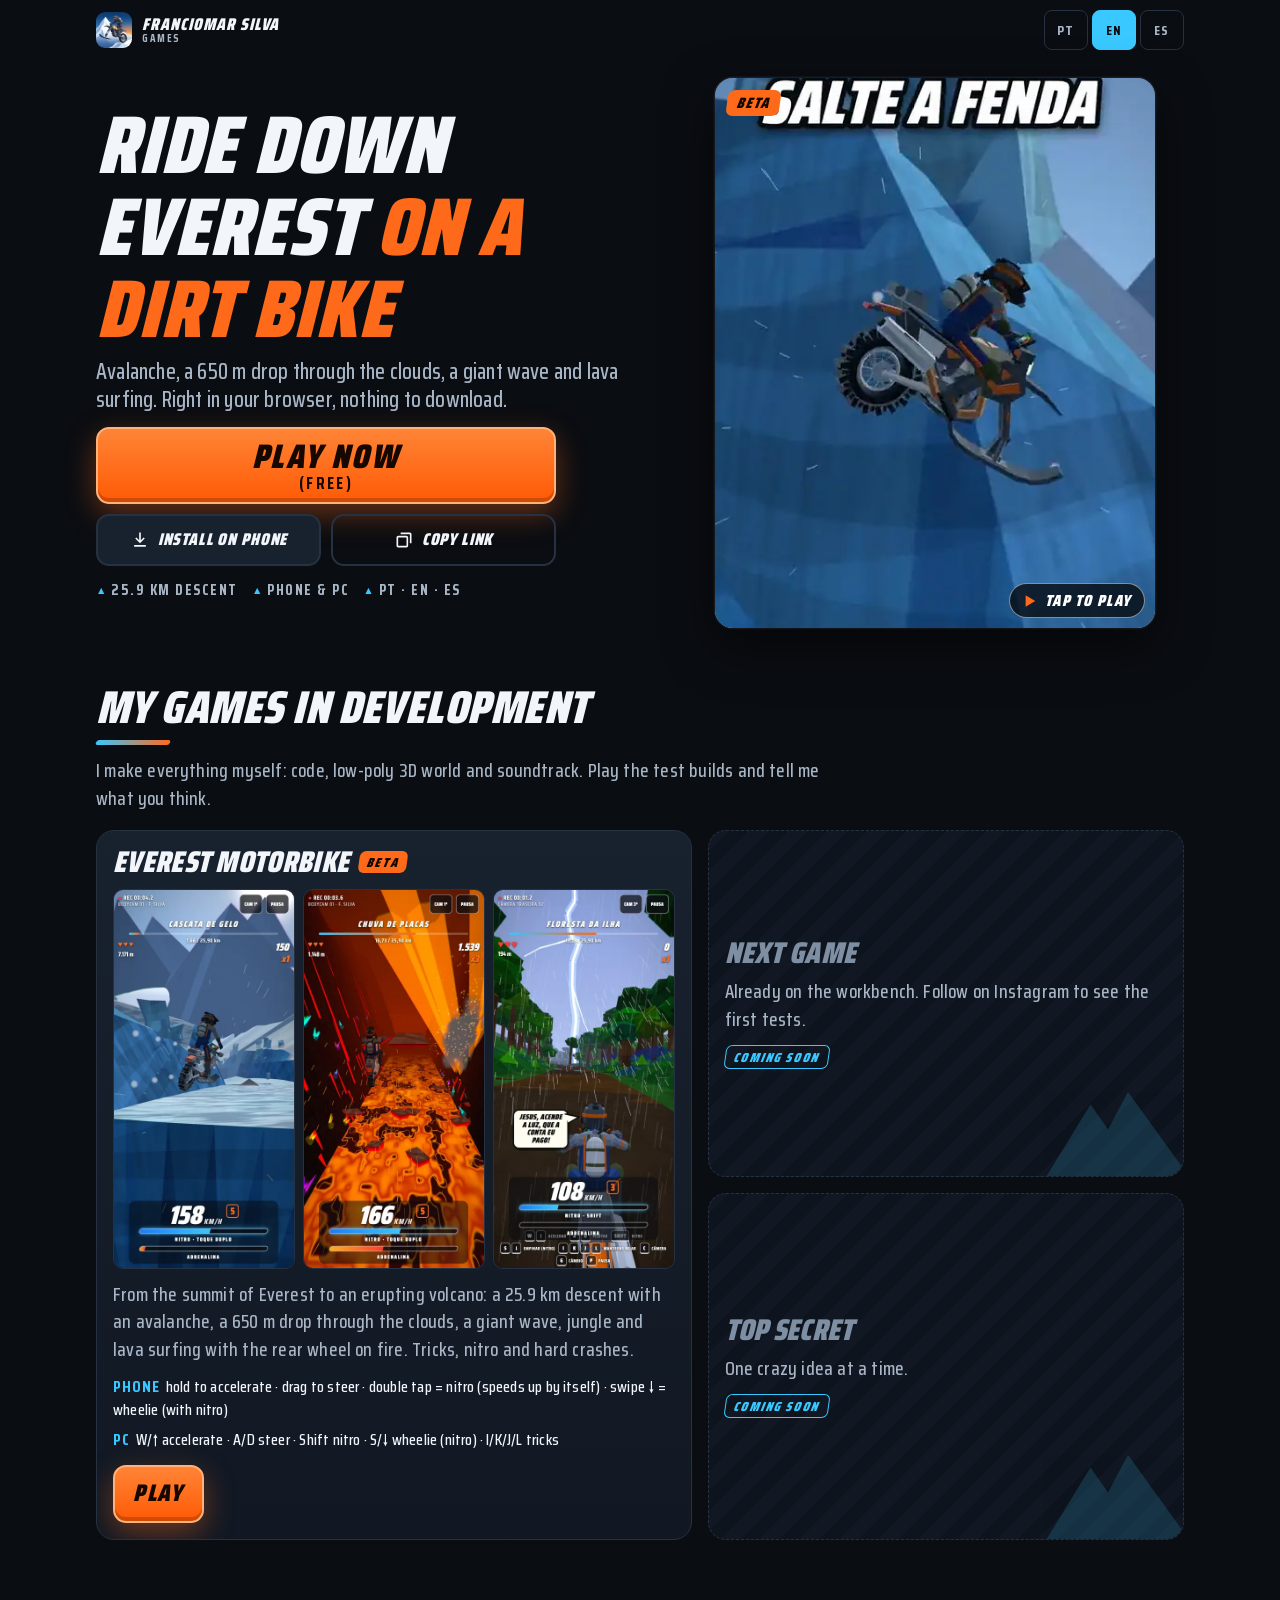
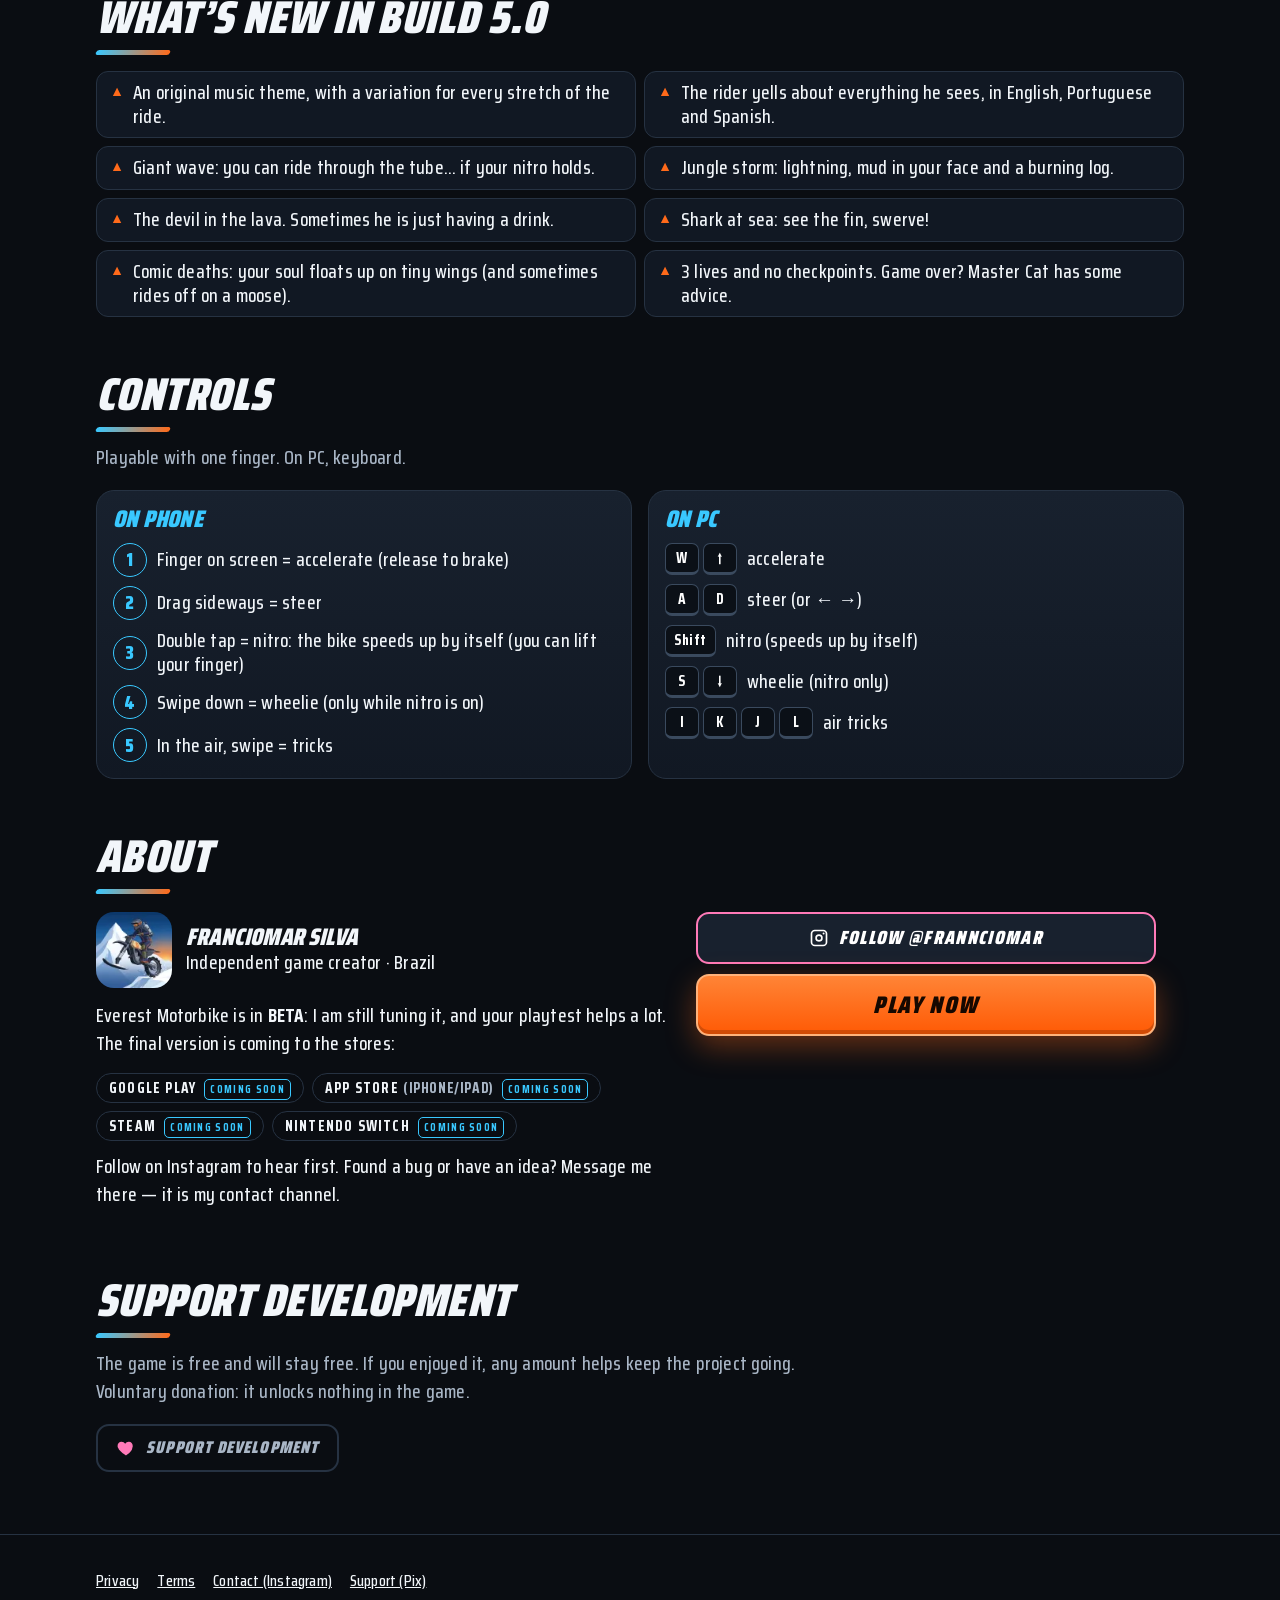
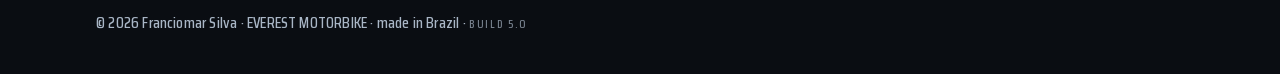
==== index.html @ 0eb244b7 "Landing build 5.0: controles novos, novidades, nome Everest Motorbike, URL do jogo atualizada Co-Aut" ====
<!DOCTYPE html>
<html lang="pt-BR">
<head>
<meta name="google-adsense-account" content="ca-pub-7425771310158061">
<meta charset="utf-8">
<meta name="viewport" content="width=device-width,initial-scale=1,viewport-fit=cover">
<title>Everest Motorbike — jogue grátis no navegador | By Franciomar Silva</title>
<meta name="description" content="Desça o Everest de moto: avalanche, queda de 650 m, onda gigante e surfe na lava. Jogo BETA grátis, direto no navegador (celular ou PC). By Franciomar Silva.">
<meta name="theme-color" content="#0a0d12">
<meta name="color-scheme" content="dark">
<link rel="canonical" href="https://frannciomar.github.io/">
<link rel="alternate" hreflang="pt" href="https://frannciomar.github.io/?lang=pt">
<link rel="alternate" hreflang="en" href="https://frannciomar.github.io/?lang=en">
<link rel="alternate" hreflang="es" href="https://frannciomar.github.io/?lang=es">
<link rel="alternate" hreflang="x-default" href="https://frannciomar.github.io/">
<meta property="og:type" content="website">
<meta property="og:site_name" content="Franciomar Silva — Games">
<meta property="og:title" content="Everest Motorbike — desça o Everest de moto">
<meta property="og:description" content="Avalanche, queda de 650 m, onda gigante e surfe na lava. Jogue grátis no navegador, no celular ou no PC.">
<meta property="og:url" content="https://frannciomar.github.io/">
<meta property="og:image" content="https://frannciomar.github.io/assets/img/og-1200x630.jpg">
<meta property="og:image:width" content="1200">
<meta property="og:image:height" content="630">
<meta property="og:image:alt" content="Logotipo Everest Motorbike sobre cenas do jogo">
<meta property="og:image" content="https://frannciomar.github.io/assets/img/og-1080x1350.jpg">
<meta property="og:image:width" content="1080">
<meta property="og:image:height" content="1350">
<meta property="og:locale" content="pt_BR">
<meta property="og:locale:alternate" content="en_US">
<meta property="og:locale:alternate" content="es_ES">
<meta name="twitter:card" content="summary_large_image">
<meta name="twitter:title" content="Everest Motorbike — desça o Everest de moto">
<meta name="twitter:description" content="Jogo BETA grátis no navegador: avalanche, queda de 650 m e surfe na lava.">
<meta name="twitter:image" content="https://frannciomar.github.io/assets/img/og-1200x630.jpg">
<link rel="icon" type="image/png" sizes="48x48" href="assets/img/favicon-48.png">
<link rel="icon" type="image/png" sizes="192x192" href="assets/img/icon-192.png">
<link rel="apple-touch-icon" href="assets/img/apple-touch-icon.png">
<link rel="manifest" href="site.webmanifest">
<!-- AdSense: para o Google confirmar que o site é seu, tire os sinais de comentário e ponha o seu ID (ver LEIA-ME.md)
<meta name="google-adsense-account" content="ca-pub-0000000000000000">
-->
<link rel="preload" as="font" type="font/woff2" href="assets/fonts/saira-condensed-900.woff2" crossorigin>
<link rel="preload" as="image" type="image/webp" href="assets/img/hero-poster.webp" fetchpriority="high">
<link rel="stylesheet" href="assets/site.css">
<script>/* Consent Mode v2: tudo NEGADO até a pessoa escolher (vale mesmo com anúncios desligados) */
window.dataLayer=window.dataLayer||[];function gtag(){dataLayer.push(arguments)}
gtag('consent','default',{ad_storage:'denied',ad_user_data:'denied',ad_personalization:'denied',analytics_storage:'denied',wait_for_update:500});
document.documentElement.className='js';</script>
<script type="application/ld+json">{"@context":"https://schema.org","@type":"VideoGame","name":"Everest Motorbike","url":"https://frannciomar.github.io/everest-motorbike/","image":"https://frannciomar.github.io/assets/img/og-1200x630.jpg","description":"Desça o Everest de moto: avalanche, queda de 650 m, onda gigante e surfe na lava. Jogo BETA grátis no navegador.","author":{"@type":"Person","name":"Franciomar Silva","url":"https://instagram.com/frannciomar"},"gamePlatform":["Web browser","Android","PC"],"applicationCategory":"Game","operatingSystem":"Any","inLanguage":["pt-BR","en","es"],"offers":{"@type":"Offer","price":"0","priceCurrency":"BRL"}}</script>
</head>
<body>
<a class="skip" href="#jogos" data-i="skip">Pular para os jogos</a>

<header class="top">
  <a class="brand" href="./" aria-label="Franciomar Silva — Games">
    <img src="assets/img/icon-96.webp" width="36" height="36" alt="">
    <span>Franciomar Silva<small>GAMES</small></span>
  </a>
  <div class="langs" role="group" aria-label="Idioma / Language / Idioma">
    <button type="button" data-lang-btn="pt" aria-pressed="true" aria-label="Português">PT</button>
    <button type="button" data-lang-btn="en" aria-pressed="false" aria-label="English">EN</button>
    <button type="button" data-lang-btn="es" aria-pressed="false" aria-label="Español">ES</button>
  </div>
</header>

<div class="igbar" id="igbar" role="status">
  <span data-i="ig.msg">Você está no navegador do <b>Instagram</b>. Para jogar melhor e instalar, toque em <b>⋯</b> (canto superior) e escolha <b>“Abrir no navegador”</b>.</span>
  <div class="row">
    <a class="btn" id="igOpen" hidden data-i="ig.open" href="#">Abrir no Chrome</a>
    <button class="btn ghost" type="button" data-copy data-i="copy">Copiar link</button>
  </div>
</div>

<main>
<div class="wrap hero">
  <a class="media" id="media" data-game href="https://frannciomar.github.io/everest-motorbike/" aria-label="Jogar Everest Motorbike agora" data-i-aria="hero.aria">
    <img id="poster" src="assets/img/hero-poster.webp" width="720" height="900" alt="Piloto de moto descendo o Everest na neve com nitro, cena do jogo Everest Motorbike" data-i-alt="hero.alt" fetchpriority="high" decoding="async">
    <span class="badge">BETA</span>
    <span class="tap"><svg viewBox="0 0 16 16" aria-hidden="true"><path d="M3 1.5v13l11-6.5z"/></svg><span data-i="hero.tap">Toque para jogar</span></span>
  </a>
  <div class="copy">
    <h1 data-i="hero.h1">Desça o Everest <em>de moto</em></h1>
    <p class="sub" data-i="hero.sub">Avalanche, queda de 650 m pelas nuvens, onda gigante e surfe na lava. Direto no navegador, sem baixar nada.</p>
    <div class="cta">
      <a class="btn play" data-game href="https://frannciomar.github.io/everest-motorbike/"><span><span data-i="cta.play">Jogar agora</span><small data-i="cta.free">(GRÁTIS)</small></span></a>
      <div class="two">
        <button class="btn" type="button" id="bInstall"><svg viewBox="0 0 24 24" aria-hidden="true"><path d="M11 3h2v9.2l3.3-3.3 1.4 1.4L12 16l-5.7-5.7 1.4-1.4L11 12.2zM5 18h14v2H5z"/></svg><span data-i="cta.install">Instalar no celular</span></button>
        <button class="btn ghost" type="button" data-copy><svg viewBox="0 0 24 24" aria-hidden="true"><path d="M8 3h11a2 2 0 0 1 2 2v11h-2V5H8zM5 7h10a2 2 0 0 1 2 2v10a2 2 0 0 1-2 2H5a2 2 0 0 1-2-2V9a2 2 0 0 1 2-2zm0 2v10h10V9z"/></svg><span data-i="copy">Copiar link</span></button>
      </div>
    </div>
    <ul class="facts">
      <li data-i="f.km">25,9 km de descida</li>
      <li data-i="f.dev">Celular e PC</li>
      <li data-i="f.lang">PT · EN · ES</li>
    </ul>
  </div>
</div>

<!-- Publicidade 1 (só aparece com ADS_ENABLED=true; longe dos botões de Jogar/Instalar) -->
<aside class="ad" id="adTop" aria-label="Publicidade"><span class="lbl" data-i="ad">Publicidade</span><div class="box"></div></aside>

<section class="wrap sec" id="jogos">
  <h2 data-i="games.h">Meus games em desenvolvimento</h2>
  <p class="lead" data-i="games.lead">Faço tudo sozinho: código, mundo 3D low poly e trilha sonora. Jogue as versões de teste e me conte o que achou.</p>
  <div class="cards" id="cards">
    <noscript><div class="card"><h3>Everest Motorbike <span class="pill">BETA</span></h3><p>Desça o Everest de moto. <a href="https://frannciomar.github.io/everest-motorbike/">Jogar agora</a></p></div></noscript>
  </div>
</section>

<section class="wrap sec" id="novidades">
  <h2 data-i="nv.h">Novidades da build 5.0</h2>
  <ul class="news">
    <li data-i="nv.1">Tema musical original, com uma variação para cada trecho da descida.</li>
    <li data-i="nv.2">O piloto grita tudo o que vê, em português, inglês e espanhol.</li>
    <li data-i="nv.3">Onda gigante: dá para atravessar o tubo… se o nitro deixar.</li>
    <li data-i="nv.4">Tempestade na floresta: raio, lama na cara e tronco em chamas.</li>
    <li data-i="nv.5">Satanás na lava. Às vezes ele só está bebendo água.</li>
    <li data-i="nv.6">Tubarão no mar: viu a nadadeira, desvia!</li>
    <li data-i="nv.7">Mortes cômicas: a alma sobe de asinhas (e às vezes vai embora montada num alce).</li>
    <li data-i="nv.8">3 vidas e nenhum checkpoint. Perdeu? O Mestre Gato tem um conselho.</li>
  </ul>
</section>

<section class="wrap sec" id="controles">
  <h2 data-i="ctrl.h">Controles</h2>
  <p class="lead" data-i="ctrl.lead">Dá para jogar com um dedo só. No PC, teclado.</p>
  <div class="ctrl">
    <div class="card">
      <h3 data-i="ctrl.touch">No celular</h3>
      <ul class="keys">
        <li><i aria-hidden="true">1</i><span data-i="t.hold">Dedo na tela = acelera (soltou, freia)</span></li>
        <li><i aria-hidden="true">2</i><span data-i="t.drag">Arraste para os lados = pilota</span></li>
        <li><i aria-hidden="true">3</i><span data-i="t.nitro">Toque duplo = nitro: a moto acelera sozinha (pode soltar o dedo)</span></li>
        <li><i aria-hidden="true">4</i><span data-i="t.wheelie">Deslize para baixo = empinar (só com nitro ativo)</span></li>
        <li><i aria-hidden="true">5</i><span data-i="t.trick">No ar, deslize o dedo = manobras</span></li>
      </ul>
    </div>
    <div class="card">
      <h3 data-i="ctrl.pc">No PC</h3>
      <ul class="keys">
        <li><span class="k"><kbd>W</kbd><kbd>↑</kbd></span><span data-i="k.acc">acelera</span></li>
        <li><span class="k"><kbd>A</kbd><kbd>D</kbd></span><span data-i="k.steer">pilota (ou ← →)</span></li>
        <li><span class="k"><kbd>Shift</kbd></span><span data-i="k.nitro">nitro (acelera sozinho)</span></li>
        <li><span class="k"><kbd>S</kbd><kbd>↓</kbd></span><span data-i="k.wheelie">empinar (só com nitro)</span></li>
        <li><span class="k"><kbd>I</kbd><kbd>K</kbd><kbd>J</kbd><kbd>L</kbd></span><span data-i="k.trick">manobras no ar</span></li>
      </ul>
    </div>
  </div>
</section>

<section class="wrap sec" id="sobre">
  <h2 data-i="about.h">Sobre</h2>
  <div class="about" style="margin-top:18px">
    <div>
      <div class="who"><img src="assets/img/icon-96.webp" width="76" height="76" alt="" loading="lazy"><div><b>Franciomar Silva</b><span data-i="about.role">Criador de jogos independente · Brasil</span></div></div>
      <p style="margin-top:14px" data-i="about.p1">O Everest Motorbike está em <strong>BETA</strong>: ainda estou ajustando, e o seu teste ajuda muito. A versão final vai sair nas lojas:</p>
      <ul class="stores" id="stores" aria-label="Lojas (em breve)" data-i-aria="st.aria"><li>Google Play <small data-i="st.soon">em breve</small></li><li>App Store <span>(iPhone/iPad)</span> <small data-i="st.soon">em breve</small></li><li>Steam <small data-i="st.soon">em breve</small></li><li>Nintendo Switch <small data-i="st.soon">em breve</small></li></ul>
      <p data-i="about.p2">Siga no Instagram para saber primeiro. Achou um bug ou tem uma ideia? Me chame por lá — é o meu canal de contato.</p>
    </div>
    <div class="cta">
      <a class="btn ig" data-ig href="https://instagram.com/frannciomar" target="_blank" rel="noopener"><svg viewBox="0 0 24 24" aria-hidden="true"><path d="M7 2h10a5 5 0 0 1 5 5v10a5 5 0 0 1-5 5H7a5 5 0 0 1-5-5V7a5 5 0 0 1 5-5zm0 2a3 3 0 0 0-3 3v10a3 3 0 0 0 3 3h10a3 3 0 0 0 3-3V7a3 3 0 0 0-3-3zm5 3.5A4.5 4.5 0 1 1 7.5 12 4.5 4.5 0 0 1 12 7.5zm0 2a2.5 2.5 0 1 0 2.5 2.5A2.5 2.5 0 0 0 12 9.5zm5.5-4.2a1.2 1.2 0 1 1-1.2 1.2 1.2 1.2 0 0 1 1.200-1.2z"/></svg><span><span data-i="about.follow">Seguir</span> @frannciomar</span></a>
      <a class="btn play" data-game href="https://frannciomar.github.io/everest-motorbike/" style="min-height:62px;font-size:24px"><span data-i="cta.play">Jogar agora</span></a>
    </div>
  </div>
</section>
<!-- Doação por Pix (dados em config.js > PIX). Fica longe dos botões Jogar/Instalar de propósito. -->
<section class="wrap sec" id="apoiar" hidden>
  <h2 data-i="pix.h">Apoie o desenvolvimento</h2>
  <p class="lead" data-i="pix.lead">O jogo é grátis e vai continuar assim. Se curtiu, qualquer valor ajuda a manter o projeto. Doação voluntária: não dá direito a nada no jogo.</p>
  <button class="btn ghost support" type="button" id="bPix" aria-haspopup="dialog"><svg viewBox="0 0 24 24" aria-hidden="true"><path d="M12 21s-7.500-4.600-9.600-9.200C.900 8.300 3 4.500 6.600 4.500c2 0 3.400 1 4.400 2.400 1-1.400 2.400-2.400 4.400-2.400 3.600 0 5.700 3.800 4.200 7.300C19.500 16.400 12 21 12 21z"/></svg><span data-i="pix.btn">Apoiar o desenvolvimento</span></button>
</section>
</main>

<!-- Publicidade 2 (rodapé) -->
<aside class="ad" id="adFoot" aria-label="Publicidade"><span class="lbl" data-i="ad">Publicidade</span><div class="box"></div></aside>

<footer>
  <div class="wrap">
    <nav aria-label="Rodapé">
      <a href="privacidade.html" data-i="ft.priv">Privacidade</a>
      <a href="termos.html" data-i="ft.terms">Termos</a>
      <a data-ig href="https://instagram.com/frannciomar" target="_blank" rel="noopener" data-i="ft.contact">Contato (Instagram)</a>
      <a href="#apoiar" id="pixLink" hidden data-i="ft.pix">Apoiar (Pix)</a>
      <a href="#" id="consentLink" hidden data-i="ft.cookies">Preferências de anúncios</a>
    </nav>
    <div>© <span id="yr">2026</span> Franciomar Silva · EVEREST MOTORBIKE · <span data-i="ft.made">feito no Brasil</span> · <span class="build" title="Versão do jogo">BUILD 5.0</span></div>
  </div>
</footer>

<dialog id="dlg" aria-labelledby="dlgT">
  <h2 id="dlgT"></h2>
  <ol class="steps" id="dlgS"></ol>
  <div class="cta">
    <a class="btn play" id="dlgGo" data-game href="https://frannciomar.github.io/everest-motorbike/" style="min-height:56px;font-size:22px"></a>
    <button class="btn ghost" type="button" id="dlgX" data-i="close">Fechar</button>
  </div>
</dialog>
<dialog id="pix" aria-labelledby="pixT">
  <h2 id="pixT" data-i="pix.t">Apoiar com Pix</h2>
  <p data-i="pix.txt">O jogo é grátis. Se curtiu, qualquer valor ajuda — doação voluntária, não dá direito a nada.</p>
  <p class="note" id="pixBr" data-i="pix.br" hidden></p>
  <div class="qr" id="pixQr" aria-live="polite"></div>
  <p class="who2"><span data-i="pix.to">Recebedor</span>: <b id="pixName"></b><span id="pixBank"></span><br><span data-i="pix.how">No app do seu banco: Pix → Ler QR Code, ou Pix Copia e Cola. Você escolhe o valor e confere o nome antes de confirmar.</span></p>
  <div class="cta">
    <button class="btn" type="button" id="pixCopy"><span data-i="pix.copy">Copiar Pix copia e cola</span></button>
    <button class="btn ghost" type="button" id="pixKey"><span data-i="pix.key">Copiar chave aleatória</span></button>
    <code class="key" id="pixKeyTxt"></code>
    <button class="btn ghost" type="button" id="pixX" data-i="close">Fechar</button>
  </div>
  <span class="sr" id="pixSay" role="status" aria-live="polite"></span>
</dialog>
<div class="toast" id="toast" role="status" aria-live="polite"></div>

<script src="config.js"></script>
<script src="ads-config.js"></script>
<script src="games.js"></script>
<script src="assets/app.js"></script>
</body>
</html>
---- assets/site.css ----
/* EVEREST MOTORBIKE — landing. Cores e fonte iguais às do jogo. */
@font-face{font-family:"Saira Condensed";font-weight:500;font-style:normal;font-display:swap;src:url(fonts/saira-condensed-500.woff2) format("woff2")}
@font-face{font-family:"Saira Condensed";font-weight:700;font-style:normal;font-display:swap;src:url(fonts/saira-condensed-700.woff2) format("woff2")}
@font-face{font-family:"Saira Condensed";font-weight:900;font-style:normal;font-display:swap;src:url(fonts/saira-condensed-900.woff2) format("woff2")}
:root{--or:#ff6a1a;--or2:#ff8a3d;--cy:#39c8ff;--ink:#0a0d12;--ink2:#111823;--ink3:#18212e;--line:#263242;--tx:#f2f6fa;--mut:#a9b6c6;--f:"Saira Condensed","Arial Narrow","Helvetica Neue",Impact,sans-serif;--w:1120px}
*{box-sizing:border-box}
html{-webkit-text-size-adjust:100%;scroll-behavior:smooth}
body{margin:0;background:var(--ink);color:var(--tx);font:500 18px/1.45 var(--f);letter-spacing:.01em;overflow-x:hidden}
img,video,svg{display:block;max-width:100%}
a{color:var(--cy)}
h1,h2,h3{font-weight:900;font-style:italic;text-transform:uppercase;line-height:1;margin:0;letter-spacing:.01em}
p{margin:0 0 .8em}
.wrap{max-width:var(--w);margin:0 auto;padding:0 16px}
.sr{position:absolute;width:1px;height:1px;overflow:hidden;clip:rect(0 0 0 0);white-space:nowrap}
:focus-visible{outline:3px solid var(--cy);outline-offset:3px;border-radius:6px}
.skip{position:absolute;left:8px;top:-60px;background:#fff;color:#000;padding:8px 12px;border-radius:8px;z-index:50;font-weight:700}
.skip:focus{top:8px}

/* topo */
.top{display:flex;align-items:center;justify-content:space-between;gap:10px;padding:10px 16px;max-width:var(--w);margin:0 auto}
.brand{display:flex;align-items:center;gap:10px;color:var(--tx);text-decoration:none;font-weight:900;font-style:italic;text-transform:uppercase;font-size:17px;letter-spacing:.06em;line-height:1}
.brand img{width:36px;height:36px;border-radius:9px}
.brand small{display:block;font-weight:700;font-style:normal;font-size:11px;letter-spacing:.14em;color:var(--mut)}
.langs{display:flex;gap:4px}
.langs button{font:700 14px var(--f);letter-spacing:.08em;color:var(--mut);background:transparent;border:1.5px solid var(--line);border-radius:8px;min-width:44px;min-height:40px;cursor:pointer}
.langs button[aria-pressed=true]{color:#0a0d12;background:var(--cy);border-color:var(--cy)}

/* aviso do navegador do Instagram */
.igbar{display:none;margin:0 16px 10px;padding:12px 14px;border-radius:12px;background:#1b2a3d;border:1.5px solid var(--cy);font-size:17px;line-height:1.3}
.igbar b{color:var(--cy)}
.igbar .row{display:flex;flex-wrap:wrap;gap:8px;margin-top:10px}
.ig .igbar{display:block}

/* hero */
.hero{display:grid;gap:12px;padding-bottom:8px}
.media{position:relative;display:block;margin:0 auto;width:min(100%,calc(47svh * .8),460px);aspect-ratio:4/5;border-radius:18px;overflow:hidden;background:#101826 center/cover no-repeat;box-shadow:0 18px 50px rgba(0,0,0,.55),0 0 0 1.5px rgba(255,255,255,.08);isolation:isolate}
.media img,.media video{position:absolute;inset:0;width:100%;height:100%;object-fit:cover}
.media video{opacity:0;transition:opacity .5s}
.media.playing video{opacity:1}
.media .slide{opacity:0;transition:opacity 1.2s ease}
.media .slide.on{opacity:1}
.media.kb .slide.on{animation:kb 7s ease-out both}
@keyframes kb{from{transform:scale(1.02)}to{transform:scale(1.14) translate(-1.5%,-1.5%)}}
.badge{position:absolute;z-index:3;left:12px;top:12px;background:var(--or);color:#140700;font:900 italic 15px/1 var(--f);letter-spacing:.12em;padding:6px 10px 5px;border-radius:7px;transform:skewX(-8deg)}
.tap{position:absolute;z-index:3;right:10px;bottom:10px;display:flex;align-items:center;gap:8px;background:rgba(6,9,14,.78);color:#fff;font:900 italic 16px/1 var(--f);letter-spacing:.08em;text-transform:uppercase;padding:9px 13px 8px;border-radius:999px;border:1.5px solid rgba(255,255,255,.5)}
.tap svg{width:14px;height:14px;fill:var(--or)}
.copy h1{font-size:clamp(34px,10vw,72px)}
.copy h1 em{color:var(--or);font-style:inherit}
.copy .sub{color:var(--mut);font-size:18px;line-height:1.3;margin:8px 0 12px;max-width:34em}
.cta{display:grid;gap:10px}
.btn{display:inline-flex;align-items:center;justify-content:center;gap:10px;min-height:52px;padding:10px 18px;border-radius:13px;border:2px solid var(--line);background:var(--ink3);color:var(--tx);font:900 italic 19px/1.05 var(--f);letter-spacing:.07em;text-transform:uppercase;text-decoration:none;cursor:pointer;text-align:center}
.btn svg{width:20px;height:20px;flex:none;fill:currentColor}
.btn:hover{border-color:var(--cy)}
.btn.play{min-height:68px;font-size:clamp(26px,7.6vw,34px);background:linear-gradient(180deg,#ff8436,#ff5a05);border-color:#ffb27a;color:#160800;box-shadow:0 10px 30px rgba(255,106,26,.38),inset 0 -4px 0 rgba(0,0,0,.18)}
.btn.play small{display:block;font-size:.5em;letter-spacing:.14em;font-style:normal;font-weight:700}
.btn.play:hover{filter:brightness(1.08)}
.btn.play:active{transform:translateY(2px)}
.btn.ghost{background:transparent}
.btn.ig{border-color:#ff7ab8;color:#fff}
.two{display:grid;grid-template-columns:1fr 1fr;gap:10px}
.two .btn{font-size:17px;padding:8px 10px;gap:8px;letter-spacing:.05em}
.facts{display:flex;flex-wrap:wrap;gap:6px 14px;margin:14px 0 0;padding:0;list-style:none;color:var(--mut);font-weight:700;font-size:15px;letter-spacing:.1em;text-transform:uppercase}
.facts li::before{content:"▲ ";color:var(--cy);font-size:.7em;vertical-align:.15em}

/* seções */
section.sec{padding-top:48px;padding-bottom:6px}
.sec h2{font-size:clamp(30px,8vw,46px)}
.sec h2::after{content:"";display:block;width:74px;height:5px;margin-top:10px;background:linear-gradient(90deg,var(--cy),var(--or));border-radius:3px;transform:skewX(-20deg)}
.lead{color:var(--mut);margin:12px 0 18px;max-width:40em}
.cards{display:grid;gap:16px}
.card{background:linear-gradient(180deg,var(--ink3),var(--ink2));border:1.5px solid var(--line);border-radius:18px;padding:16px;position:relative;overflow:hidden}
.card h3{font-size:30px;display:flex;flex-wrap:wrap;align-items:center;gap:10px}
.pill{display:inline-block;font:900 italic 13px/1 var(--f);letter-spacing:.14em;padding:5px 8px 4px;border-radius:6px;background:var(--or);color:#140700;transform:skewX(-8deg)}
.pill.soon{background:transparent;color:var(--cy);border:1.5px solid var(--cy)}
.card p{color:var(--mut);margin:10px 0 12px}
.shots{display:grid;grid-template-columns:repeat(3,1fr);gap:8px;margin:12px 0}
.shots img{width:100%;height:auto;aspect-ratio:412/860;object-fit:cover;border-radius:10px;border:1.5px solid var(--line);background:#101826}
.mini{display:grid;gap:6px;margin:0 0 14px;padding:0;list-style:none;font-size:16px;color:var(--tx)}
.mini b{color:var(--cy);font-weight:700;letter-spacing:.06em;text-transform:uppercase;margin-right:6px}
.card.ph{min-height:190px;display:grid;align-content:center;justify-items:start;border-style:dashed;background:repeating-linear-gradient(135deg,#111823 0 14px,#0e141d 14px 28px)}
.card.ph h3{color:#7f8fa3}
.card.ph .mtn{position:absolute;right:-10px;bottom:-6px;width:150px;opacity:.16;fill:var(--cy)}

/* controles */
.ctrl{display:grid;gap:16px}
.ctrl .card h3{font-size:24px;color:var(--cy)}
.keys{margin:12px 0 0;padding:0;list-style:none;display:grid;gap:9px}
.keys li{display:flex;align-items:center;gap:10px;flex-wrap:wrap}
.keys span.k{display:flex;gap:4px;flex:none}
.keys li>span:not(.k){flex:1 1 6em;min-width:0;line-height:1.25}
kbd{display:inline-grid;place-items:center;min-width:34px;height:32px;padding:0 8px;border-radius:7px;background:#0b1017;border:1.5px solid #3a4a5e;border-bottom-width:3px;font:700 15px var(--f);color:#fff;letter-spacing:.04em}
.keys i{font-style:normal;display:grid;place-items:center;width:34px;height:34px;border-radius:50%;border:1.5px solid var(--cy);color:var(--cy);font-weight:900;flex:none}

/* sobre */
.about{display:grid;gap:14px}
.about .who{display:flex;gap:14px;align-items:center}
.about .who img{width:76px;height:76px;border-radius:18px;flex:none}
.about .who b{display:block;font:900 italic 24px/1 var(--f);text-transform:uppercase}
.stores{display:flex;flex-wrap:wrap;gap:8px;margin:4px 0 12px;padding:0;list-style:none}
.stores li{border:1.5px solid var(--line);border-radius:999px;padding:6px 12px 5px;font-weight:700;font-size:15px;line-height:1.15;letter-spacing:.08em;text-transform:uppercase;color:var(--tx);white-space:nowrap}
.stores li span{color:var(--mut);letter-spacing:.04em}
.stores li small{margin-left:4px;font-size:11px;letter-spacing:.12em;color:var(--cy);border:1px solid var(--cy);border-radius:5px;padding:1px 5px}

/* publicidade (só aparece quando ligada em ads-config.js) */
.ad{display:none;margin:56px auto 8px;max-width:var(--w);padding:0 16px;text-align:center}
.ad.on{display:block}
.ad .lbl{display:block;font-size:12px;letter-spacing:.2em;text-transform:uppercase;color:#8494a8;margin-bottom:6px}
.ad .box{min-height:100px;max-height:280px;overflow:hidden;border-radius:10px;background:#0e141d}

footer{margin-top:56px;padding:26px 0 40px;border-top:1.5px solid var(--line);color:var(--mut);font-size:16px}
footer nav{display:flex;flex-wrap:wrap;gap:6px 18px;margin-bottom:10px}
footer a{color:var(--tx);display:inline-block;padding:8px 0;min-height:40px}
.news{margin:16px 0 0;padding:0;list-style:none;display:grid;gap:8px}
.news li{position:relative;padding:9px 12px 9px 36px;background:var(--ink2);border:1.5px solid var(--line);border-radius:12px;line-height:1.25}
.news li::before{content:"▲";position:absolute;left:13px;top:11px;color:var(--or);font-size:.75em}
footer .build{font-size:12px;letter-spacing:.14em;opacity:.7;white-space:nowrap}
@media (min-width:700px){.news{grid-template-columns:1fr 1fr}}

/* diálogo de instalação / consentimento / aviso */
dialog{border:1.5px solid var(--line);border-radius:18px;background:var(--ink2);color:var(--tx);padding:20px;width:min(92vw,440px);font:500 18px/1.4 var(--f)}
dialog::backdrop{background:rgba(3,5,8,.78)}
dialog h2{font-size:28px;margin-bottom:12px}
.steps{margin:0 0 16px;padding:0;list-style:none;counter-reset:s;display:grid;gap:12px}
.steps li{counter-increment:s;display:grid;grid-template-columns:36px 1fr;gap:12px;align-items:center}
.steps li::before{content:counter(s);display:grid;place-items:center;width:36px;height:36px;border-radius:50%;background:var(--or);color:#140700;font:900 italic 20px var(--f)}
.steps svg{display:inline-block;width:24px;height:24px;vertical-align:-6px;margin:0 3px;fill:none;stroke:var(--cy);stroke-width:2;stroke-linecap:round;stroke-linejoin:round}
.consent{position:fixed;left:8px;right:8px;bottom:8px;z-index:40;max-width:560px;margin:0 auto;background:#131c29;border:1.5px solid var(--line);border-radius:16px;padding:14px;box-shadow:0 12px 40px rgba(0,0,0,.6);font-size:16px}
.consent p{margin:0 0 10px}
.consent .two .btn{min-height:46px;font-size:17px}
.toast{position:fixed;left:50%;bottom:22px;transform:translateX(-50%);z-index:60;background:#fff;color:#0a0d12;font-weight:700;padding:10px 16px;border-radius:999px;box-shadow:0 8px 30px rgba(0,0,0,.5);opacity:0;pointer-events:none;transition:opacity .25s}
.toast.on{opacity:1}
.btn.support{min-height:48px;font-size:17px;color:var(--mut);border-color:var(--line)}
.btn.support svg{fill:#ff7ab8}
.btn.support:hover{color:var(--tx)}
#pix{max-height:94svh;overflow:auto;width:min(94vw,420px)}
#pix p{margin:0 0 10px;font-size:17px;line-height:1.3}
#pix .note{border:1.5px solid var(--cy);border-radius:10px;padding:8px 10px;color:var(--tx)}
#pix .qr{width:min(100%,232px);aspect-ratio:1;margin:4px auto 10px;background:#fff;border-radius:12px;padding:6px;display:grid;place-items:center;color:#0a0d12;font-size:15px;text-align:center}
#pix .qr svg{width:100%;height:100%}
#pix .who2{color:var(--mut);font-size:16px}
#pix .who2 b{color:var(--tx)}
#pix .btn{min-height:48px;font-size:17px}
#pix .btn.done{border-color:#4fd18b;color:#4fd18b}
#pix .key{display:block;font:500 14px/1.3 ui-monospace,Menlo,Consolas,monospace;color:var(--mut);text-align:center;word-break:break-all;user-select:all;-webkit-user-select:all;padding:2px 0 4px}
[hidden]{display:none!important}

/* páginas de texto */
.doc{max-width:760px;margin:0 auto;padding:8px 16px 30px}
.doc h1{font-size:clamp(34px,9vw,54px);margin:14px 0 6px}
.doc h2{font-size:25px;color:var(--cy);margin:26px 0 8px;font-style:normal}
.doc li{margin-bottom:6px}
.doc .date{color:var(--mut);font-size:16px}
.js [data-lang]{display:none}
.js [data-lang].on{display:block}

@media (min-width:700px){
  .cards{grid-template-columns:1.25fr 1fr}
  .cards .card.game{grid-row:span 2}
  .ctrl{grid-template-columns:1fr 1fr}
  .cta{grid-template-columns:1fr}
  .about{grid-template-columns:1.2fr 1fr;align-items:start}
}
@media (min-width:900px){
  body{font-size:19px}
  .hero{grid-template-columns:1.05fr .95fr;align-items:center;gap:40px;padding-top:18px}
  .hero .media{order:2;width:min(100%,calc(74svh * .8),440px)}
  .copy h1{font-size:clamp(56px,6.4vw,84px)}
  .copy .sub{font-size:22px}
  .cta{max-width:460px}
}
@media (prefers-reduced-motion:reduce){
  html{scroll-behavior:auto}
  .media.kb .slide.on{animation:none}
  .media .slide{transition-duration:.01s}
  *{transition-duration:.01s!important}
}
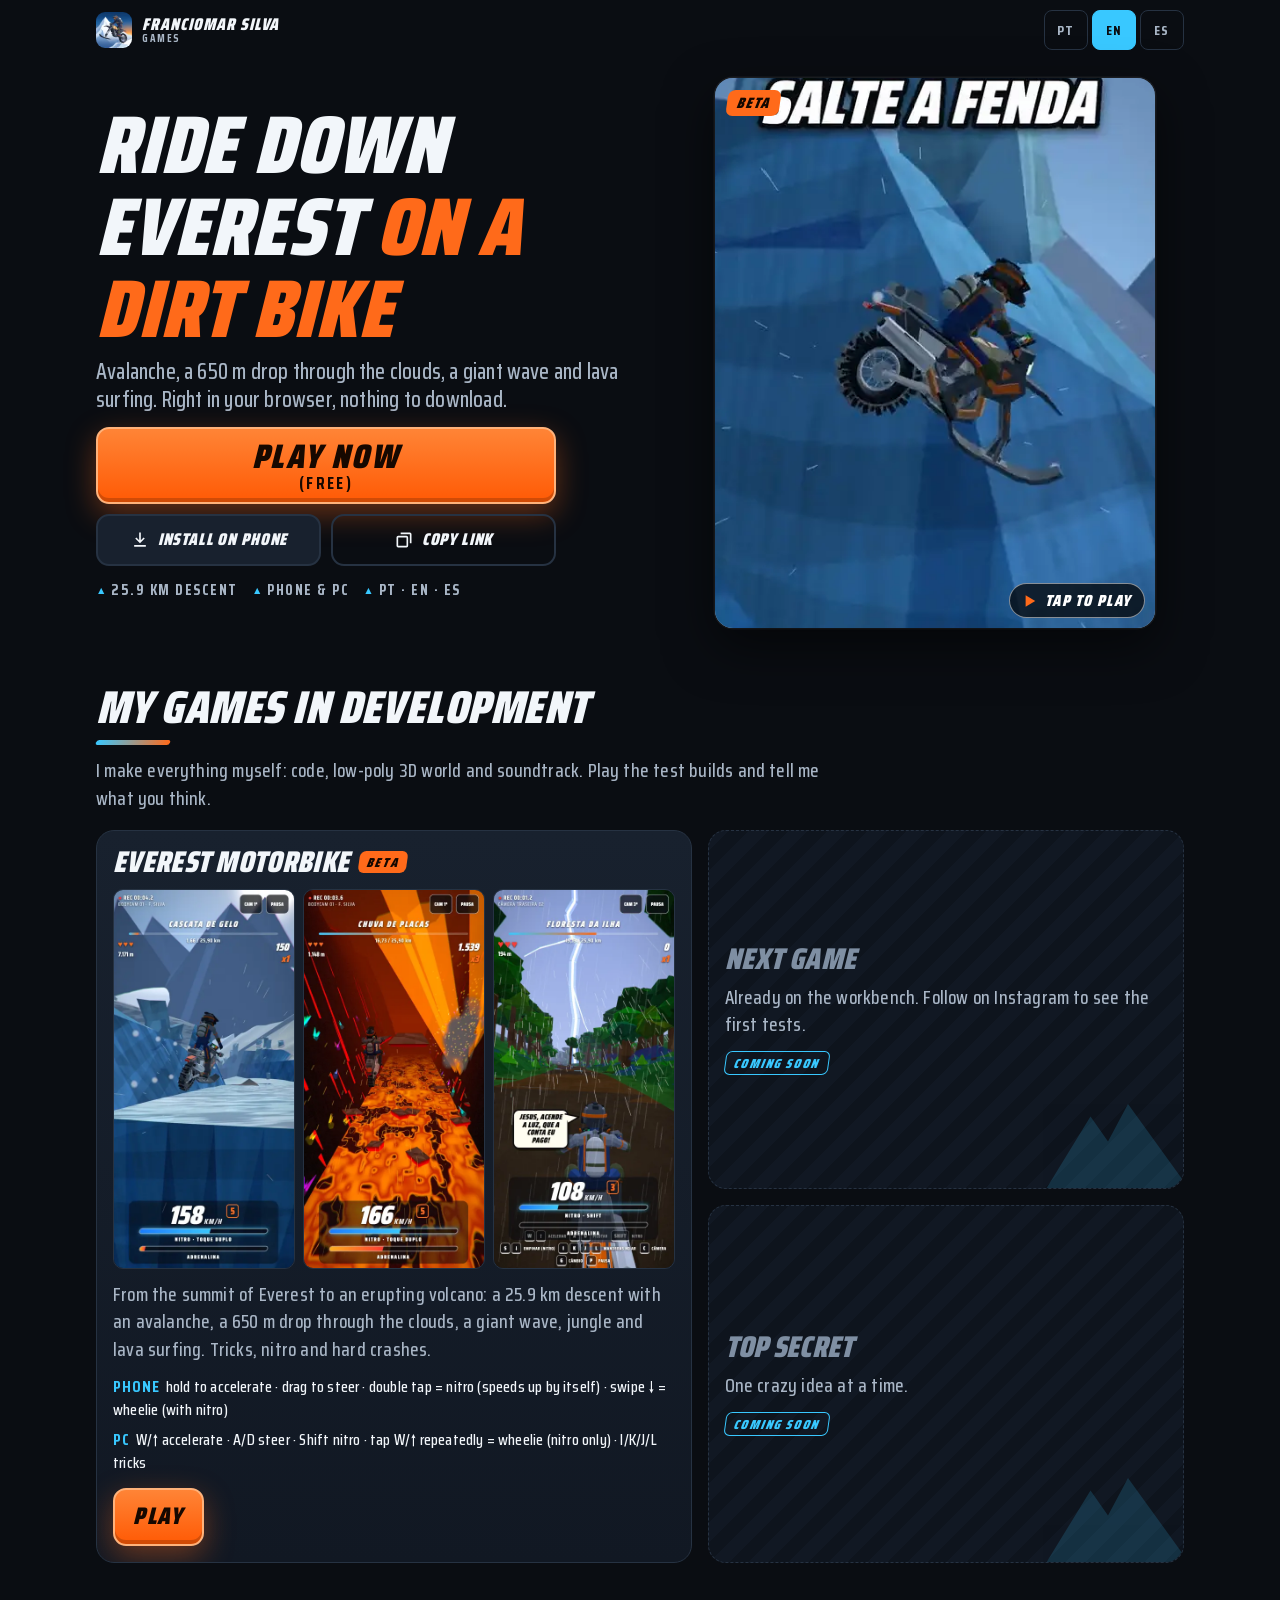
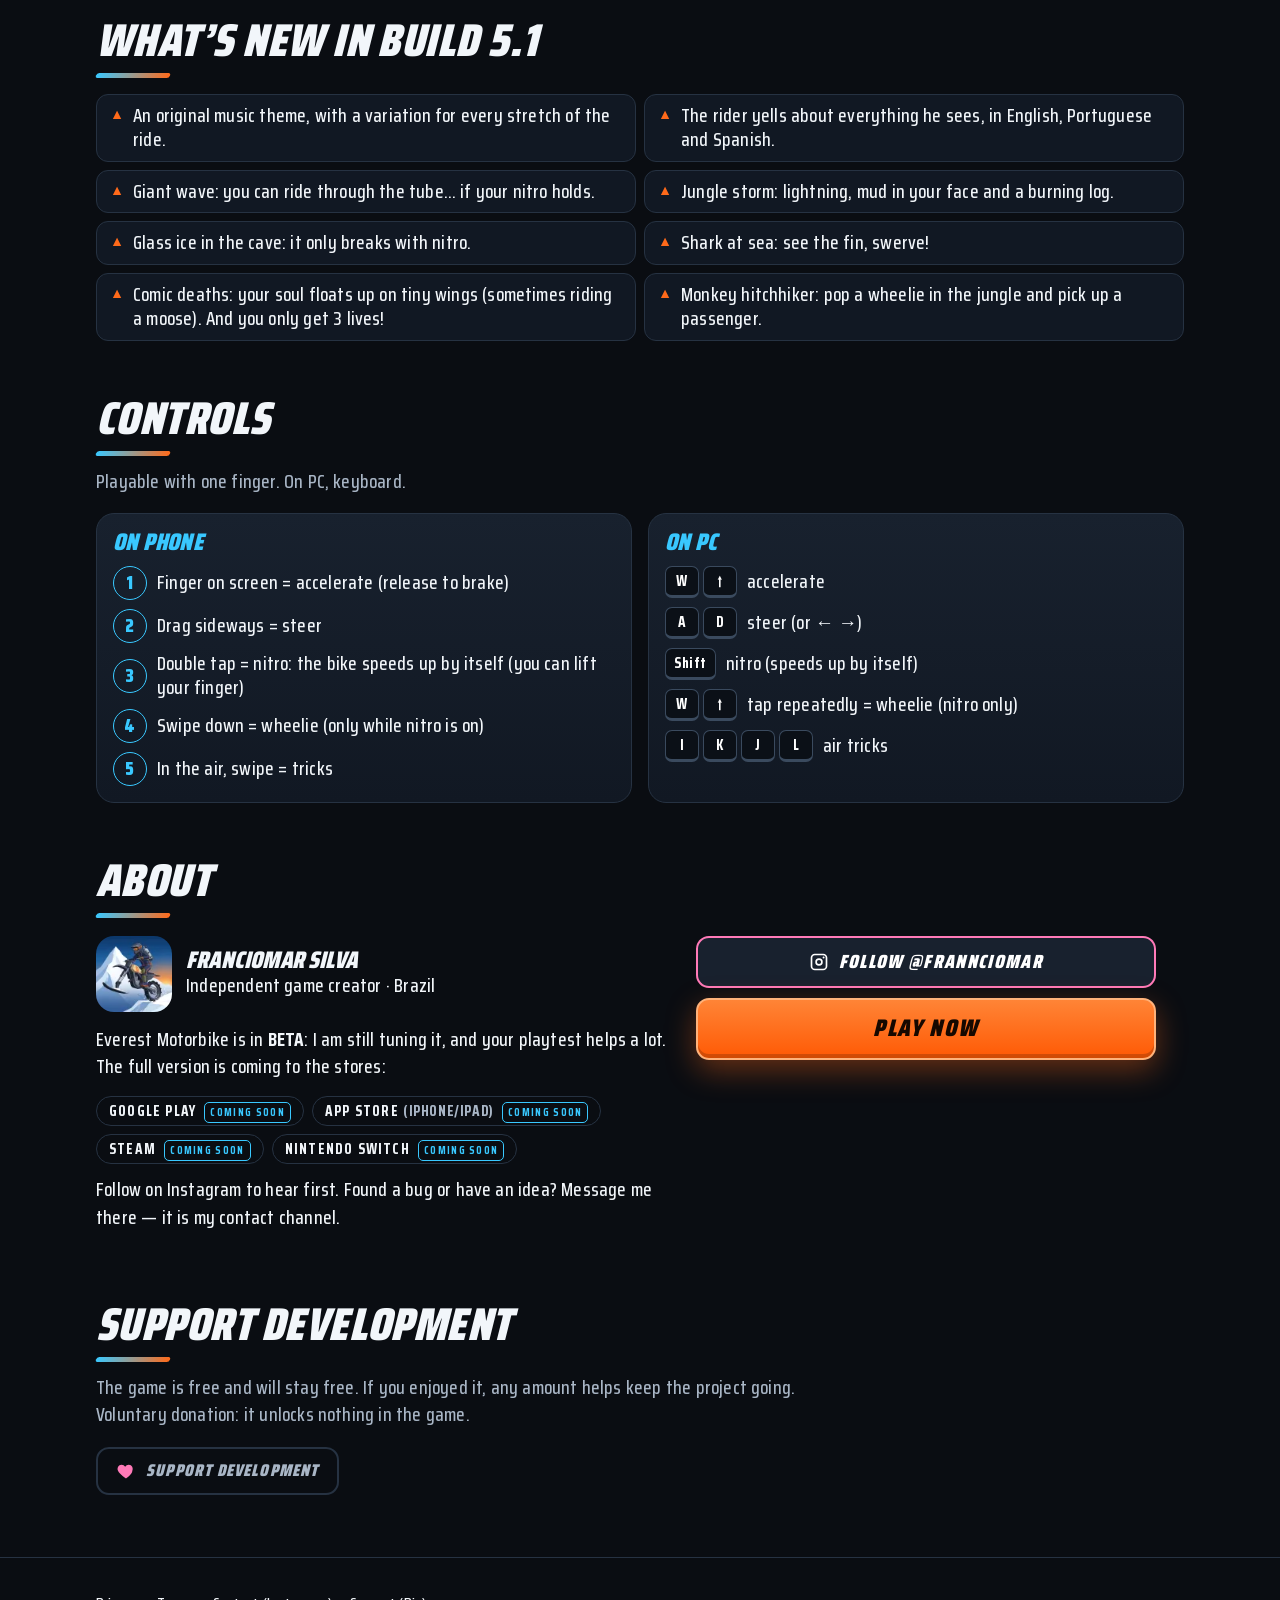
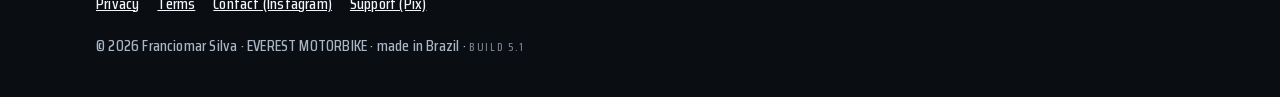
==== commit b87a4f47: "Landing 5.1 sem spoilers Co-Authored-By: Claude Sonnet 5.5 <noreply@anthropic.com>" ====
--- a/index.html
+++ b/index.html
@@ -108,16 +108,16 @@
 </section>
 
 <section class="wrap sec" id="novidades">
-  <h2 data-i="nv.h">Novidades da build 5.0</h2>
+  <h2 data-i="nv.h">Novidades da build 5.1</h2>
   <ul class="news">
     <li data-i="nv.1">Tema musical original, com uma variação para cada trecho da descida.</li>
     <li data-i="nv.2">O piloto grita tudo o que vê, em português, inglês e espanhol.</li>
     <li data-i="nv.3">Onda gigante: dá para atravessar o tubo… se o nitro deixar.</li>
     <li data-i="nv.4">Tempestade na floresta: raio, lama na cara e tronco em chamas.</li>
-    <li data-i="nv.5">Satanás na lava. Às vezes ele só está bebendo água.</li>
+    <li data-i="nv.5">Gelo de vidro na caverna: só quebra com nitro.</li>
     <li data-i="nv.6">Tubarão no mar: viu a nadadeira, desvia!</li>
-    <li data-i="nv.7">Mortes cômicas: a alma sobe de asinhas (e às vezes vai embora montada num alce).</li>
-    <li data-i="nv.8">3 vidas e nenhum checkpoint. Perdeu? O Mestre Gato tem um conselho.</li>
+    <li data-i="nv.7">Mortes cômicas: a alma sobe de asinhas (às vezes montada num alce). E são só 3 vidas!</li>
+    <li data-i="nv.8">Macaco de carona: empine na selva e ganhe um passageiro.</li>
   </ul>
 </section>
 
@@ -141,7 +141,7 @@
         <li><span class="k"><kbd>W</kbd><kbd>↑</kbd></span><span data-i="k.acc">acelera</span></li>
         <li><span class="k"><kbd>A</kbd><kbd>D</kbd></span><span data-i="k.steer">pilota (ou ← →)</span></li>
         <li><span class="k"><kbd>Shift</kbd></span><span data-i="k.nitro">nitro (acelera sozinho)</span></li>
-        <li><span class="k"><kbd>S</kbd><kbd>↓</kbd></span><span data-i="k.wheelie">empinar (só com nitro)</span></li>
+        <li><span class="k"><kbd>W</kbd><kbd>↑</kbd></span><span data-i="k.wheelie">em sequência = empinar (só com nitro)</span></li>
         <li><span class="k"><kbd>I</kbd><kbd>K</kbd><kbd>J</kbd><kbd>L</kbd></span><span data-i="k.trick">manobras no ar</span></li>
       </ul>
     </div>
@@ -153,7 +153,7 @@
   <div class="about" style="margin-top:18px">
     <div>
       <div class="who"><img src="assets/img/icon-96.webp" width="76" height="76" alt="" loading="lazy"><div><b>Franciomar Silva</b><span data-i="about.role">Criador de jogos independente · Brasil</span></div></div>
-      <p style="margin-top:14px" data-i="about.p1">O Everest Motorbike está em <strong>BETA</strong>: ainda estou ajustando, e o seu teste ajuda muito. A versão final vai sair nas lojas:</p>
+      <p style="margin-top:14px" data-i="about.p1">O Everest Motorbike está em <strong>BETA</strong>: ainda estou ajustando, e o seu teste ajuda muito. A versão completa vai sair nas lojas:</p>
       <ul class="stores" id="stores" aria-label="Lojas (em breve)" data-i-aria="st.aria"><li>Google Play <small data-i="st.soon">em breve</small></li><li>App Store <span>(iPhone/iPad)</span> <small data-i="st.soon">em breve</small></li><li>Steam <small data-i="st.soon">em breve</small></li><li>Nintendo Switch <small data-i="st.soon">em breve</small></li></ul>
       <p data-i="about.p2">Siga no Instagram para saber primeiro. Achou um bug ou tem uma ideia? Me chame por lá — é o meu canal de contato.</p>
     </div>
@@ -183,7 +183,7 @@
       <a href="#apoiar" id="pixLink" hidden data-i="ft.pix">Apoiar (Pix)</a>
       <a href="#" id="consentLink" hidden data-i="ft.cookies">Preferências de anúncios</a>
     </nav>
-    <div>© <span id="yr">2026</span> Franciomar Silva · EVEREST MOTORBIKE · <span data-i="ft.made">feito no Brasil</span> · <span class="build" title="Versão do jogo">BUILD 5.0</span></div>
+    <div>© <span id="yr">2026</span> Franciomar Silva · EVEREST MOTORBIKE · <span data-i="ft.made">feito no Brasil</span> · <span class="build" title="Versão do jogo">BUILD 5.1</span></div>
   </div>
 </footer>
 
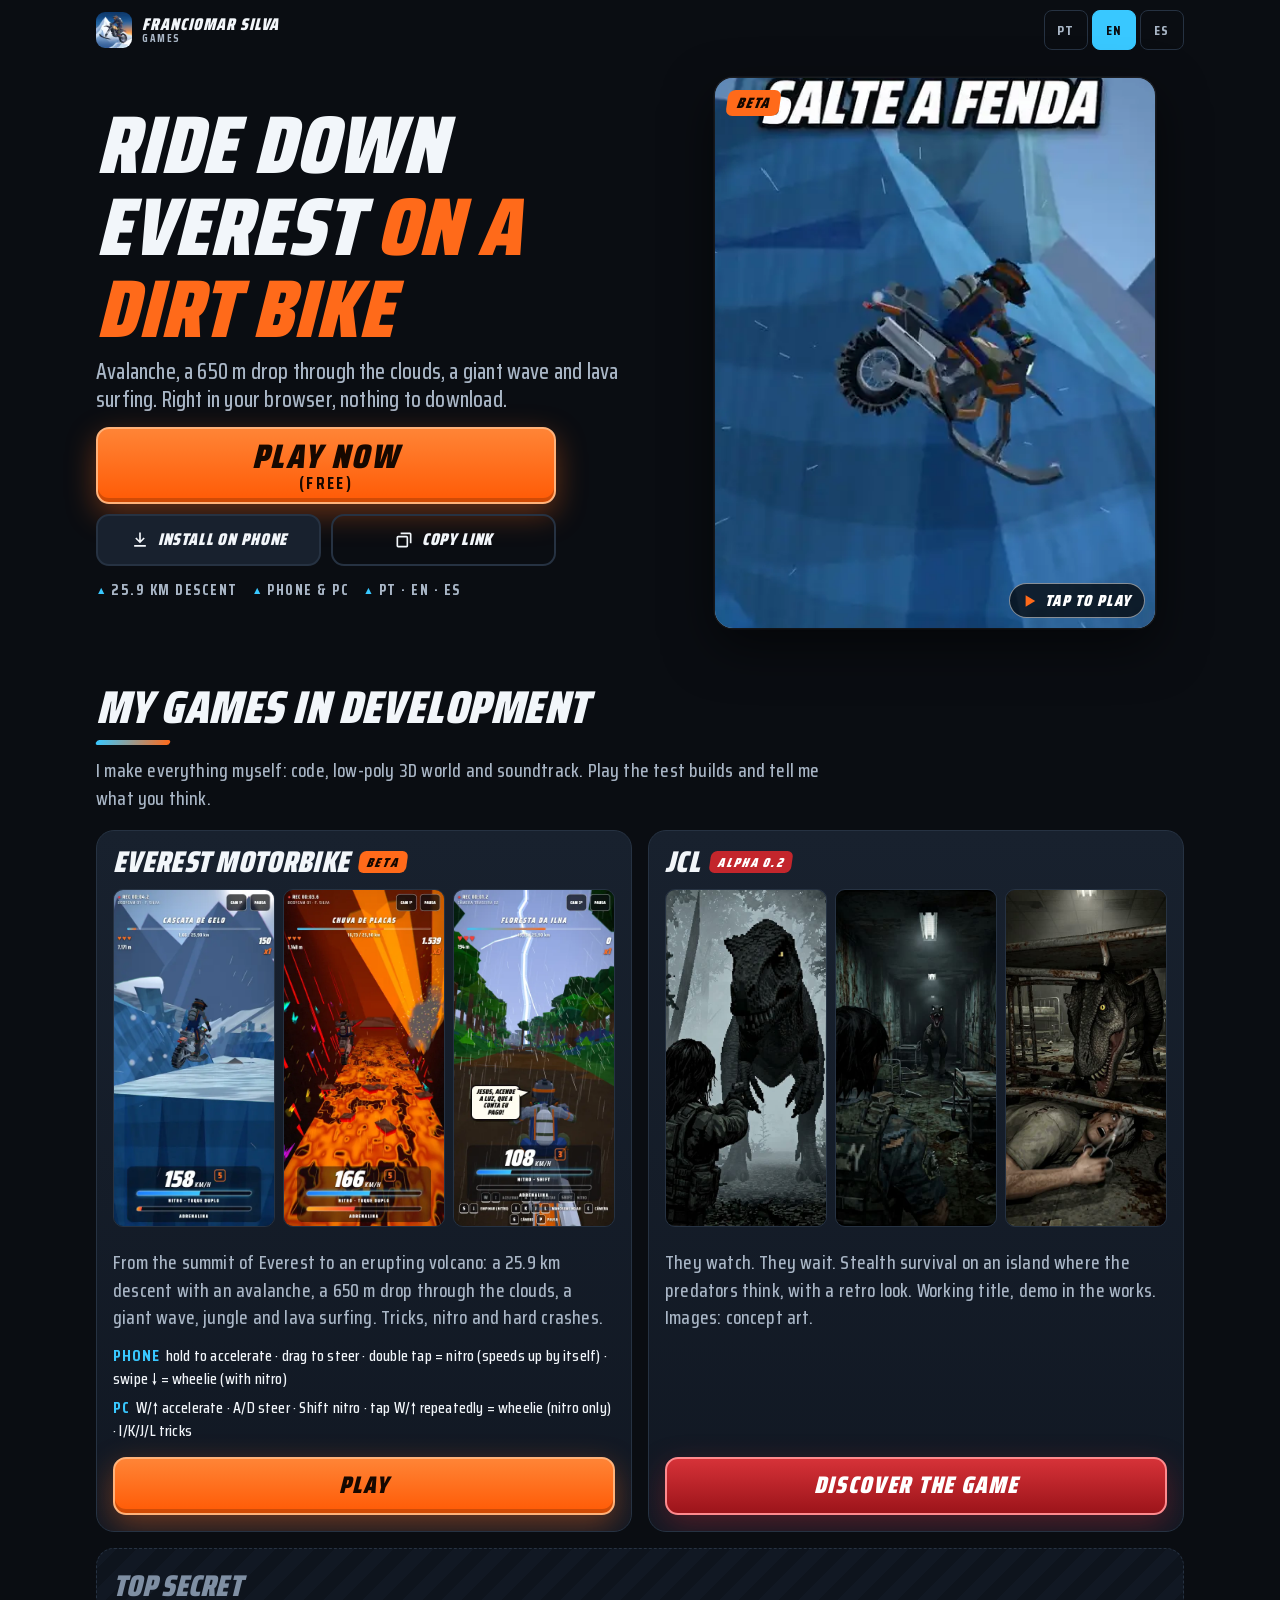
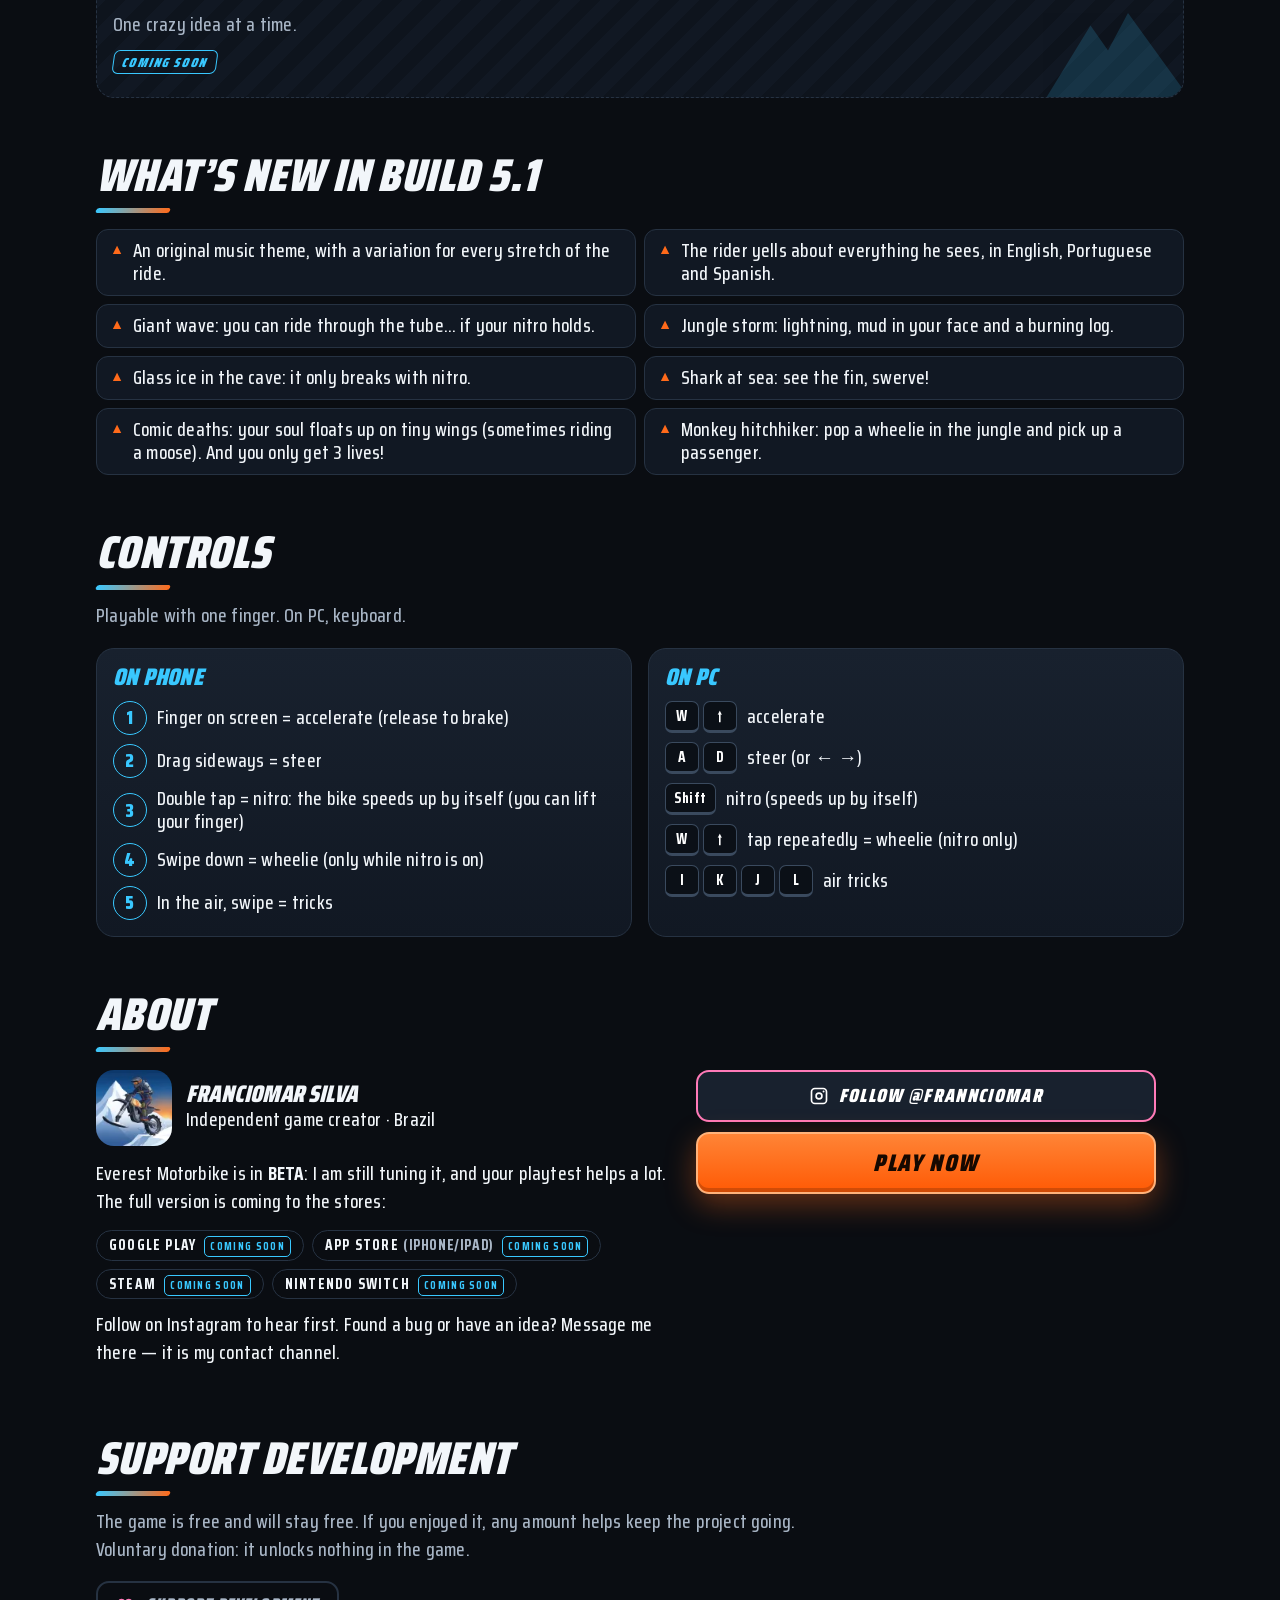
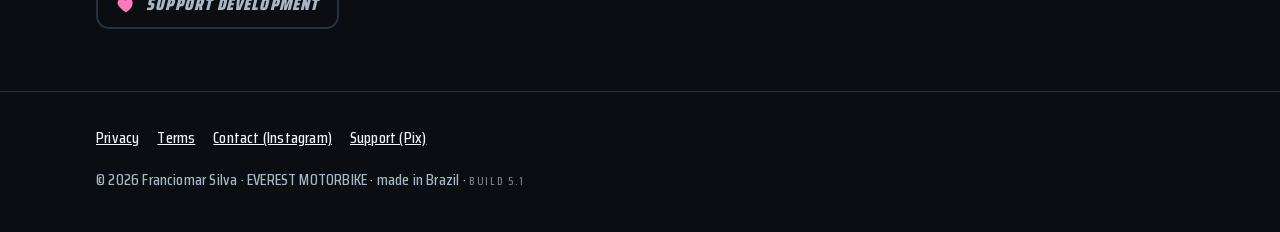
==== commit a567844c: "Pagina do JCL (alfa, build 0.2) e cartao na pagina inicial Co-Authored-By: Claude Sonnet 5.5 <norepl" ====
--- a/index.html
+++ b/index.html
@@ -103,7 +103,7 @@
   <h2 data-i="games.h">Meus games em desenvolvimento</h2>
   <p class="lead" data-i="games.lead">Faço tudo sozinho: código, mundo 3D low poly e trilha sonora. Jogue as versões de teste e me conte o que achou.</p>
   <div class="cards" id="cards">
-    <noscript><div class="card"><h3>Everest Motorbike <span class="pill">BETA</span></h3><p>Desça o Everest de moto. <a href="https://frannciomar.github.io/everest-motorbike/">Jogar agora</a></p></div></noscript>
+    <noscript><div class="card"><h3>Everest Motorbike <span class="pill">BETA</span></h3><p>Desça o Everest de moto. <a href="https://frannciomar.github.io/everest-motorbike/">Jogar agora</a></p></div><div class="card"><h3>JCL <span class="pill">ALFA 0.2</span></h3><p>Survival horror stealth em desenvolvimento. <a href="jcl/">Conhecer o jogo</a></p></div></noscript>
   </div>
 </section>
 
--- a/assets/site.css
+++ b/assets/site.css
@@ -142,6 +142,11 @@
 #pix .btn{min-height:48px;font-size:17px}
 #pix .btn.done{border-color:#4fd18b;color:#4fd18b}
 #pix .key{display:block;font:500 14px/1.3 ui-monospace,Menlo,Consolas,monospace;color:var(--mut);text-align:center;word-break:break-all;user-select:all;-webkit-user-select:all;padding:2px 0 4px}
+/* jogo em alfa: selo e botão em vermelho; botão alinhado ao pé do cartão */
+.cards .card.game{display:flex;flex-direction:column}
+.cards .card.game .btn{margin-top:auto}
+.card.alpha .pill{background:#c3262c;color:#fff}
+.card.alpha .btn.play{background:linear-gradient(180deg,#d63238,#9c141a);border-color:#ff8a8e;color:#fff;box-shadow:0 10px 30px rgba(195,38,44,.35)}
 [hidden]{display:none!important}
 
 /* páginas de texto */
@@ -154,8 +159,8 @@
 .js [data-lang].on{display:block}
 
 @media (min-width:700px){
-  .cards{grid-template-columns:1.25fr 1fr}
-  .cards .card.game{grid-row:span 2}
+  .cards{grid-template-columns:1fr 1fr;align-items:stretch}
+  .cards .card.ph{grid-column:1/-1;min-height:150px}
   .ctrl{grid-template-columns:1fr 1fr}
   .cta{grid-template-columns:1fr}
   .about{grid-template-columns:1.2fr 1fr;align-items:start}
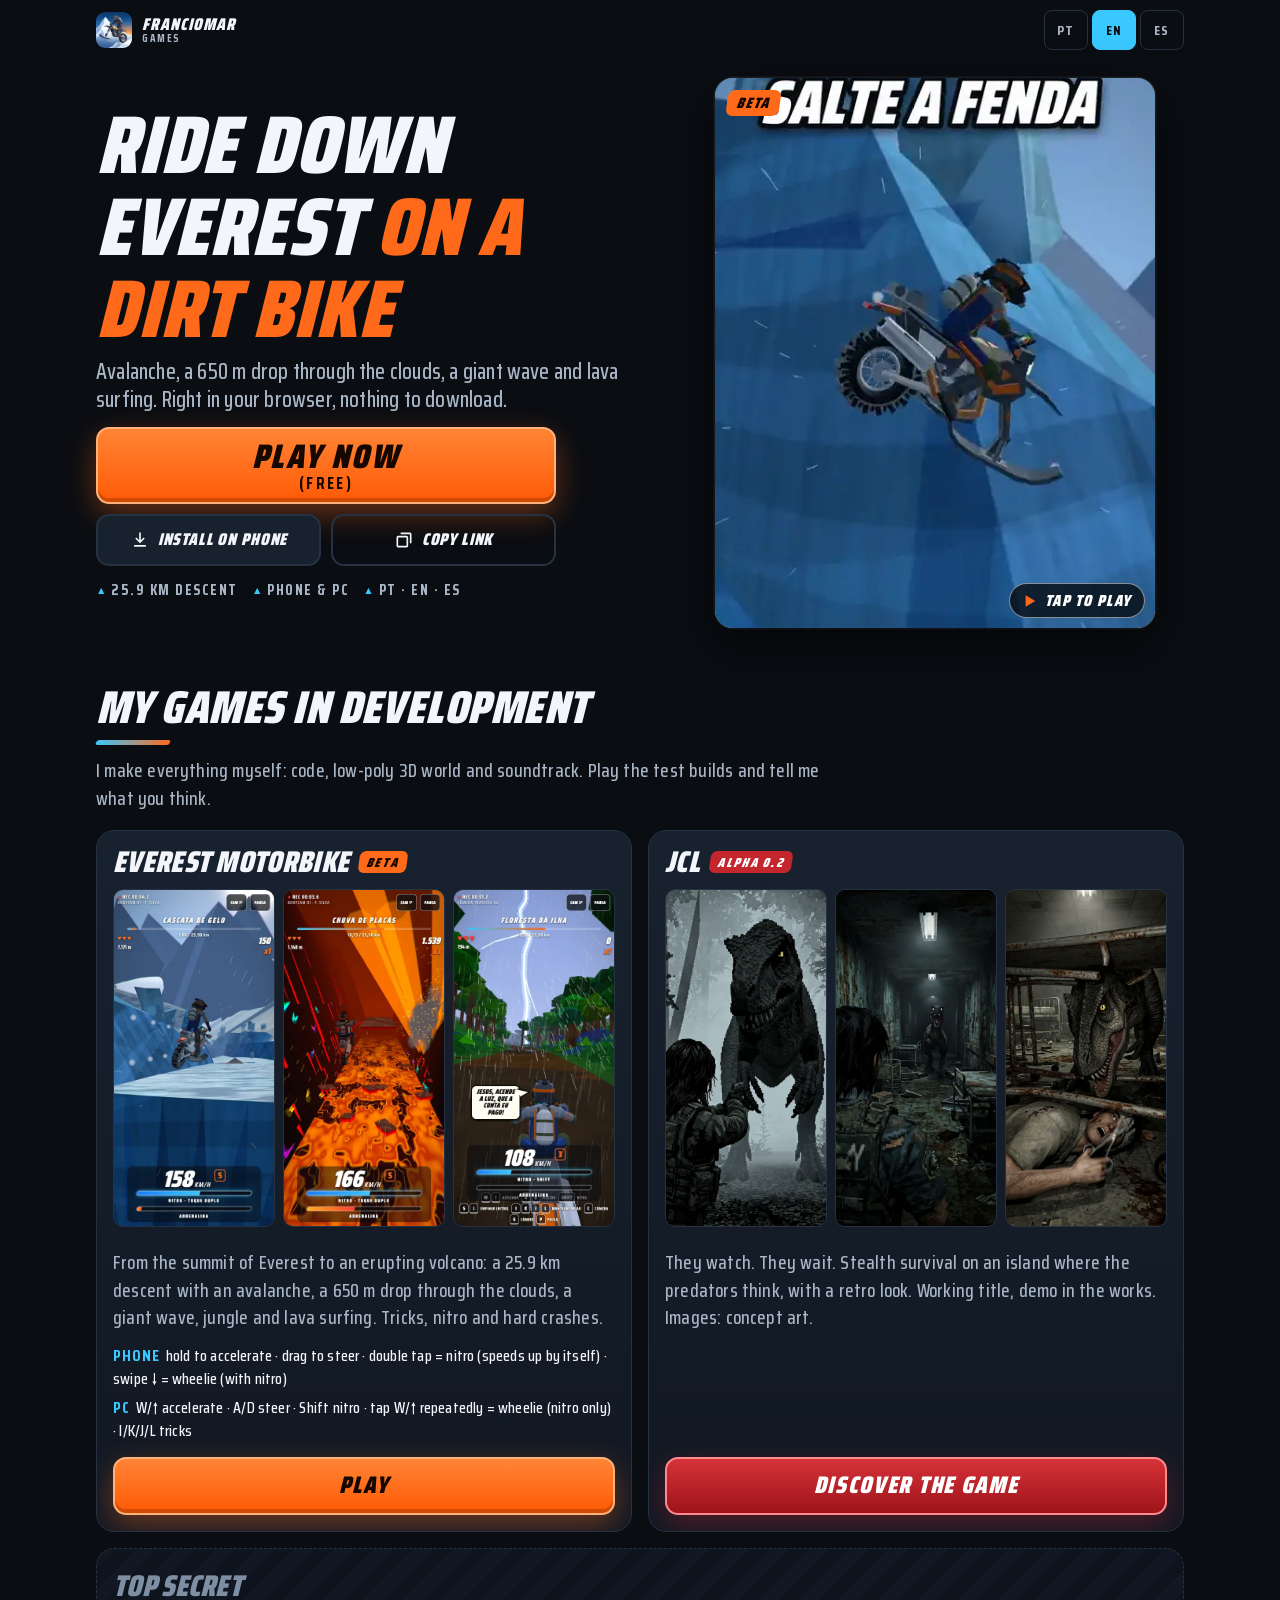
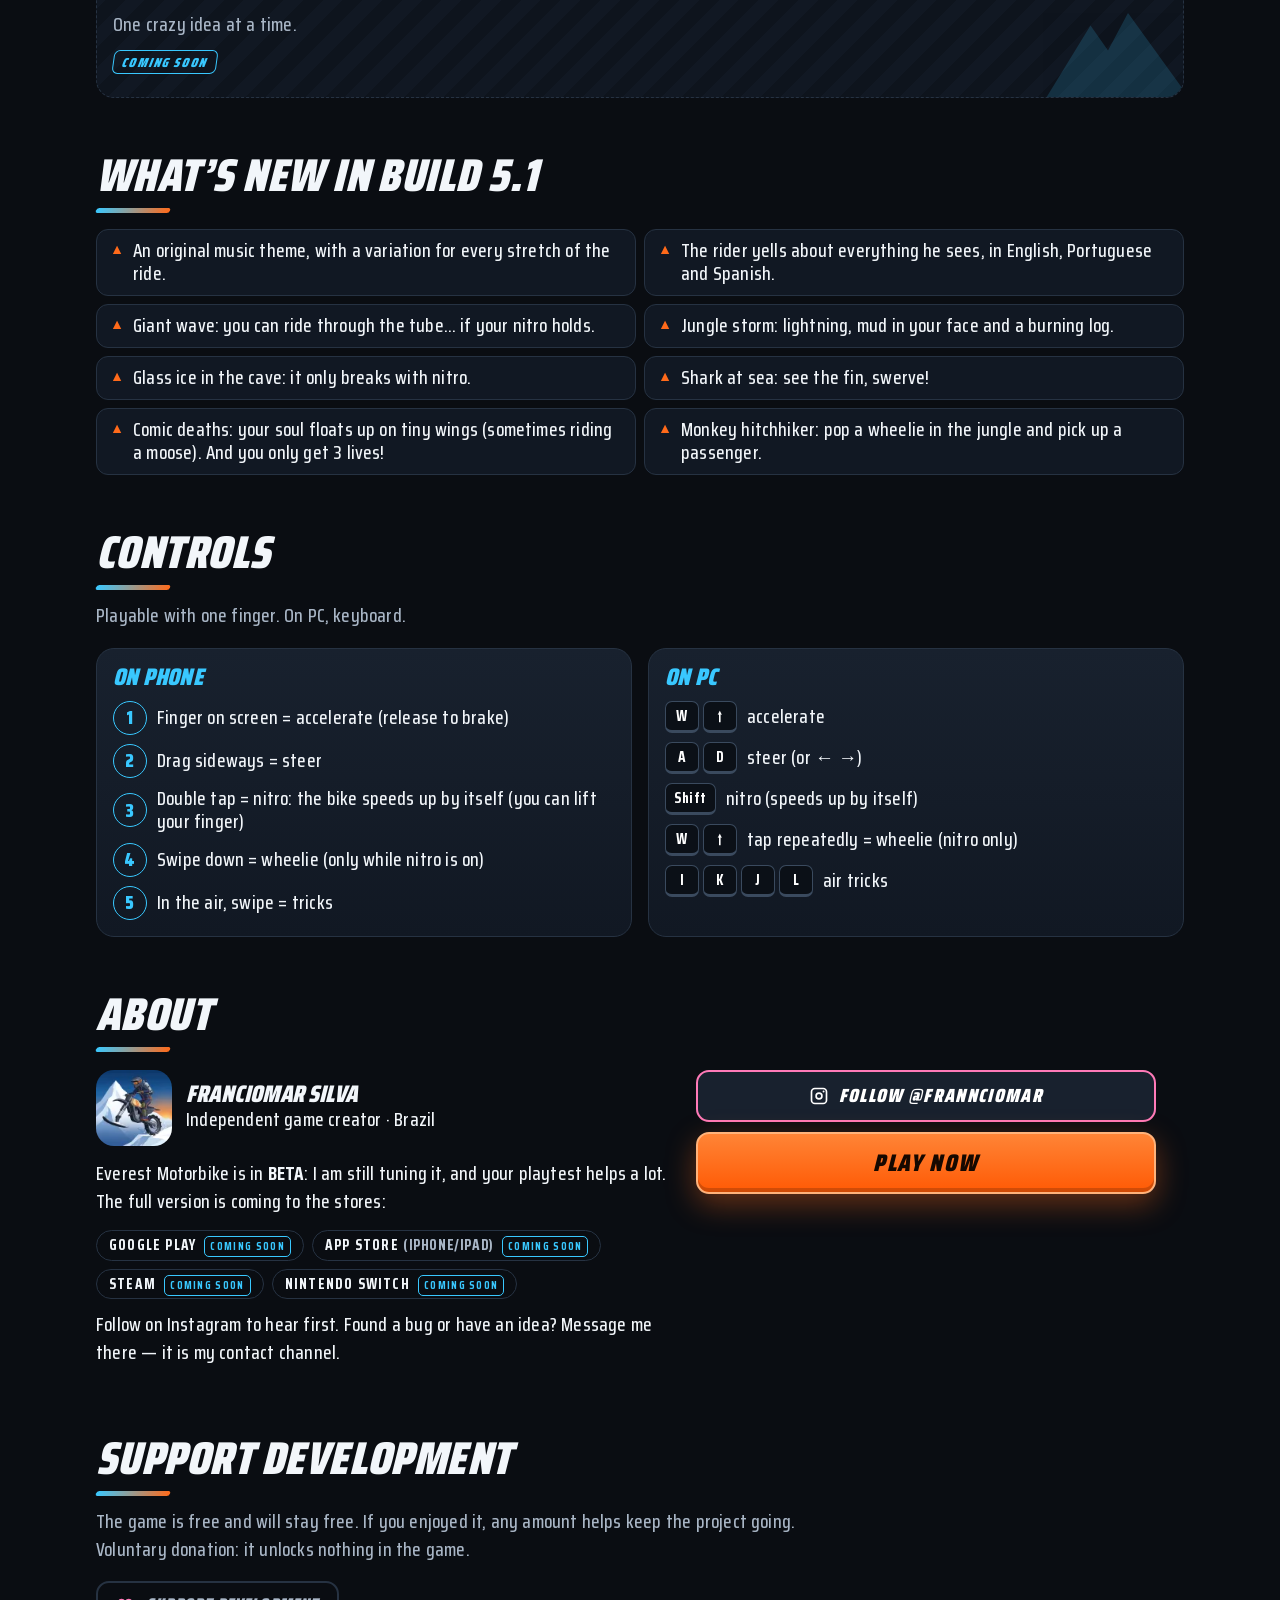
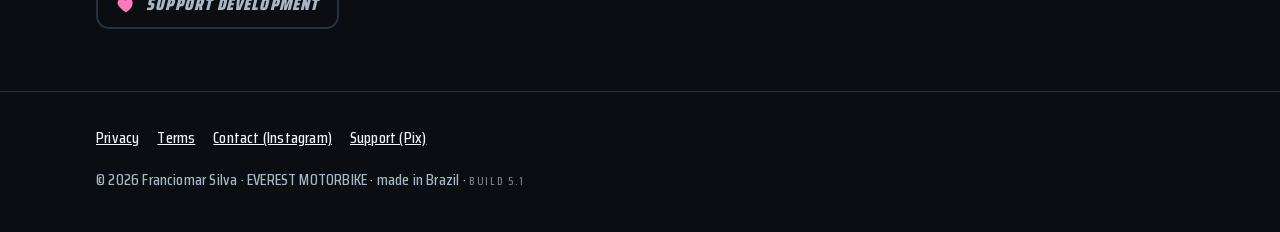
==== commit 3e93e506: "Topo do site: Franciomar Games Co-Authored-By: Claude Sonnet 5.5 <noreply@anthropic.com>" ====
--- a/index.html
+++ b/index.html
@@ -52,9 +52,9 @@
 <a class="skip" href="#jogos" data-i="skip">Pular para os jogos</a>
 
 <header class="top">
-  <a class="brand" href="./" aria-label="Franciomar Silva — Games">
+  <a class="brand" href="./" aria-label="Franciomar — Games">
     <img src="assets/img/icon-96.webp" width="36" height="36" alt="">
-    <span>Franciomar Silva<small>GAMES</small></span>
+    <span>Franciomar<small>GAMES</small></span>
   </a>
   <div class="langs" role="group" aria-label="Idioma / Language / Idioma">
     <button type="button" data-lang-btn="pt" aria-pressed="true" aria-label="Português">PT</button>
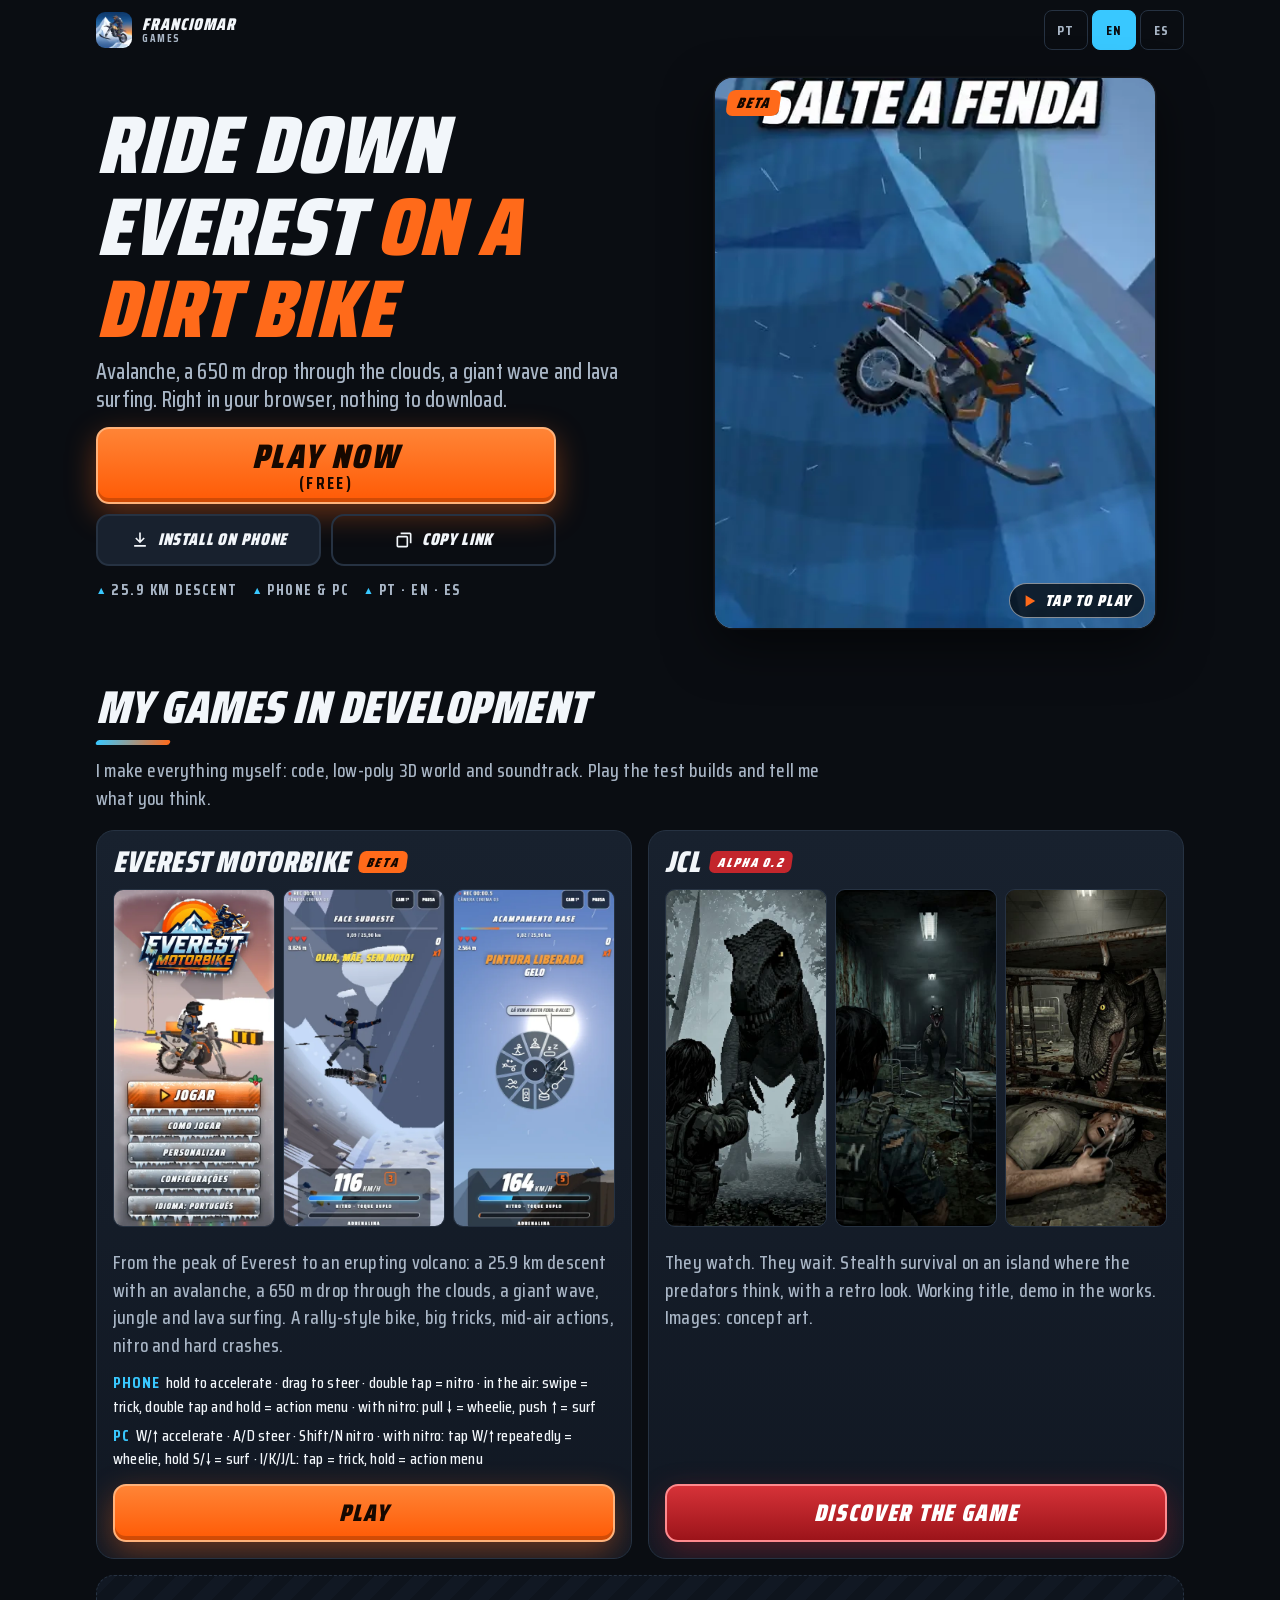
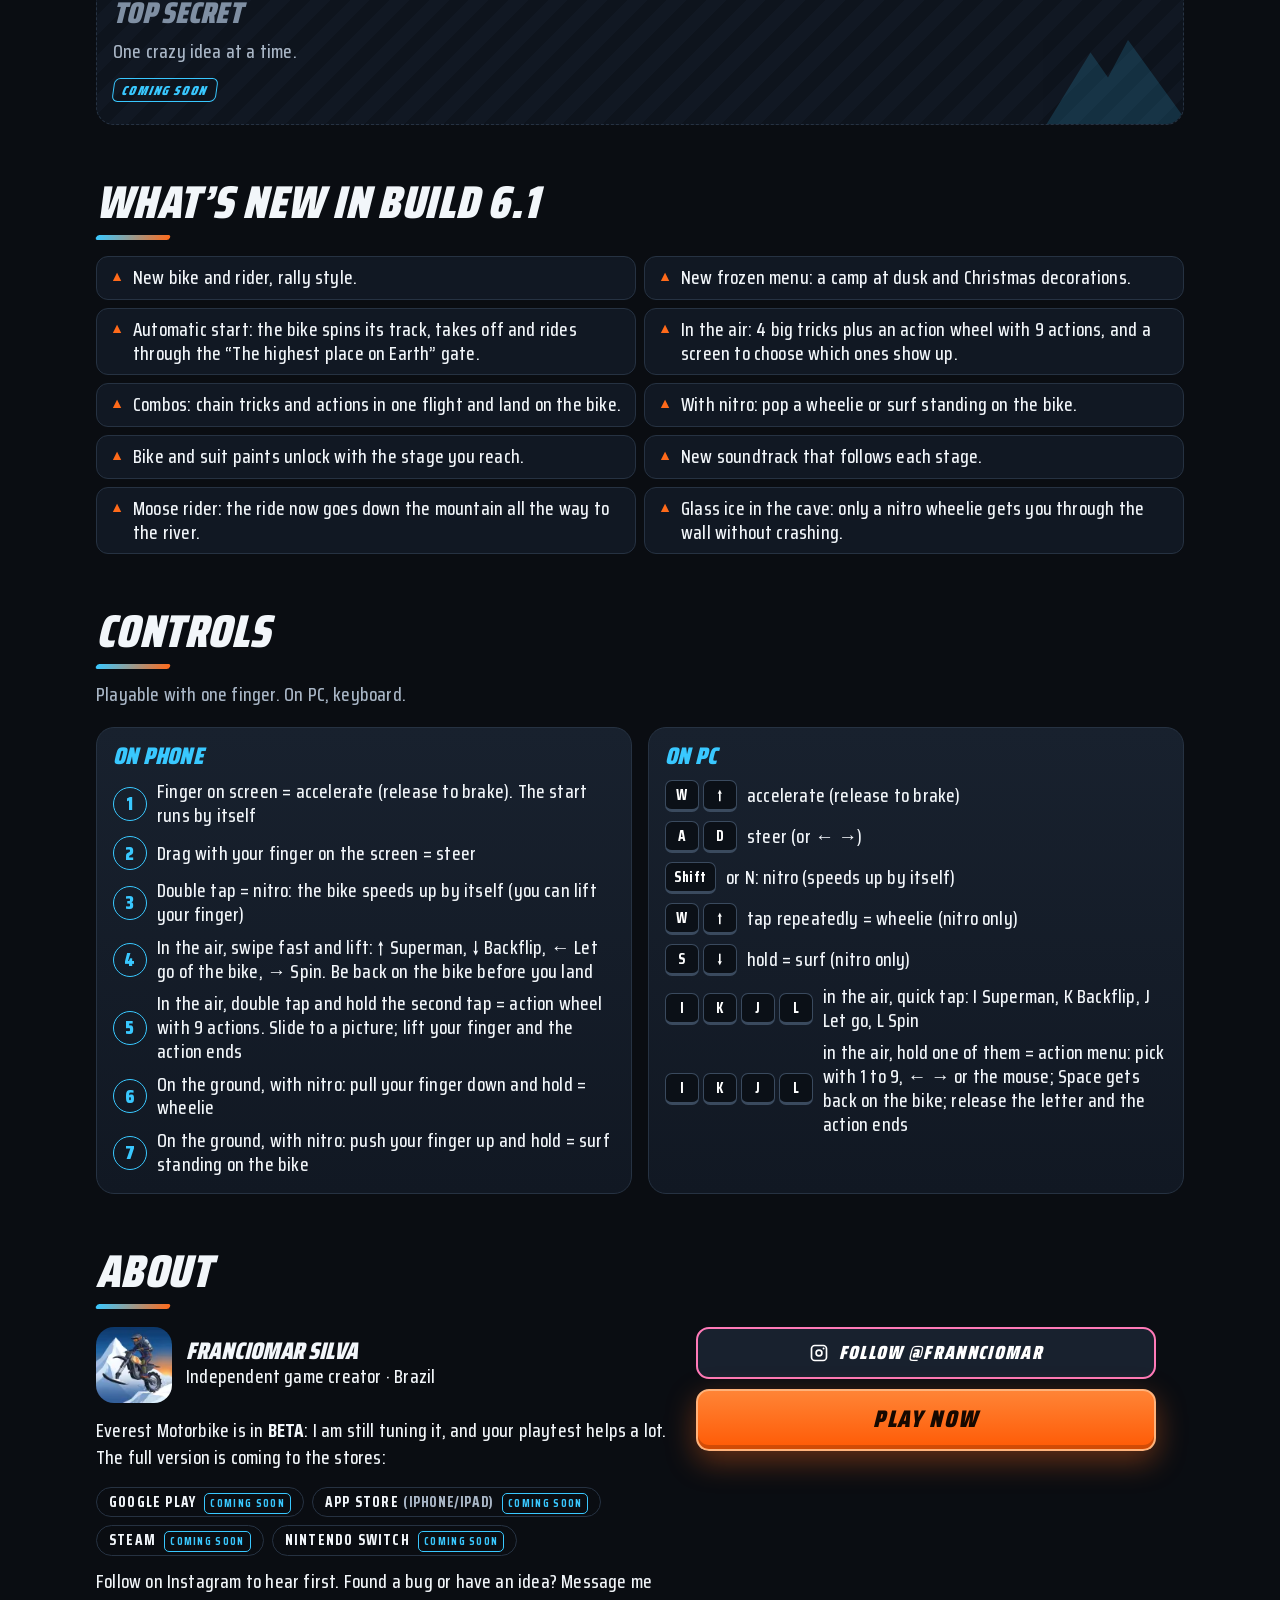
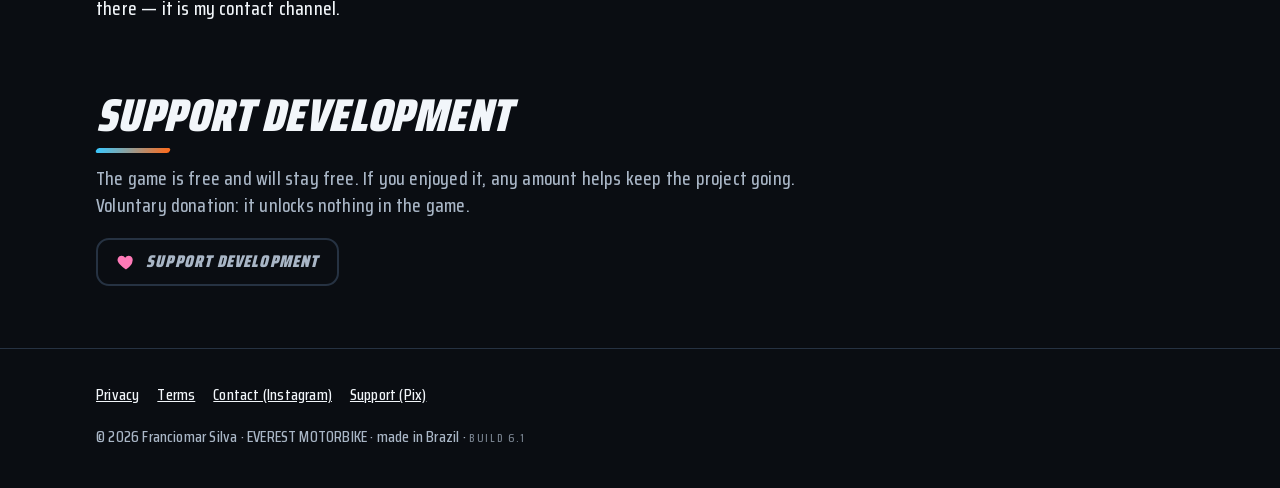
==== commit b317dc24: "Landing Everest Motorbike 6.1: controles, novidades e capturas Co-Authored-By: Claude Sonnet 5.5 <no" ====
--- a/index.html
+++ b/index.html
@@ -4,8 +4,8 @@
 <meta name="google-adsense-account" content="ca-pub-7425771310158061">
 <meta charset="utf-8">
 <meta name="viewport" content="width=device-width,initial-scale=1,viewport-fit=cover">
-<title>Everest Motorbike — jogue grátis no navegador | By Franciomar Silva</title>
-<meta name="description" content="Desça o Everest de moto: avalanche, queda de 650 m, onda gigante e surfe na lava. Jogo BETA grátis, direto no navegador (celular ou PC). By Franciomar Silva.">
+<title>Everest Motorbike — jogue grátis no navegador | Franciomar Silva</title>
+<meta name="description" content="Desça o Everest de moto: avalanche, queda de 650 m, onda gigante e surfe na lava. Jogo BETA grátis, direto no navegador (celular ou PC). Franciomar Silva.">
 <meta name="theme-color" content="#0a0d12">
 <meta name="color-scheme" content="dark">
 <link rel="canonical" href="https://frannciomar.github.io/">
@@ -108,16 +108,18 @@
 </section>
 
 <section class="wrap sec" id="novidades">
-  <h2 data-i="nv.h">Novidades da build 5.1</h2>
+  <h2 data-i="nv.h">Novidades da build 6.1</h2>
   <ul class="news">
-    <li data-i="nv.1">Tema musical original, com uma variação para cada trecho da descida.</li>
-    <li data-i="nv.2">O piloto grita tudo o que vê, em português, inglês e espanhol.</li>
-    <li data-i="nv.3">Onda gigante: dá para atravessar o tubo… se o nitro deixar.</li>
-    <li data-i="nv.4">Tempestade na floresta: raio, lama na cara e tronco em chamas.</li>
-    <li data-i="nv.5">Gelo de vidro na caverna: só quebra com nitro.</li>
-    <li data-i="nv.6">Tubarão no mar: viu a nadadeira, desvia!</li>
-    <li data-i="nv.7">Mortes cômicas: a alma sobe de asinhas (às vezes montada num alce). E são só 3 vidas!</li>
-    <li data-i="nv.8">Macaco de carona: empine na selva e ganhe um passageiro.</li>
+    <li data-i="nv.1">Moto e piloto novos, em estilo rally.</li>
+    <li data-i="nv.2">Menu novo, congelado: acampamento ao entardecer e enfeites de Natal.</li>
+    <li data-i="nv.3">Largada automática: a moto patina, dispara e passa pelo portal “O lugar mais alto do mundo”.</li>
+    <li data-i="nv.4">No ar: 4 manobras radicais e um menu circular de 9 ações, com tela para escolher quais aparecem.</li>
+    <li data-i="nv.5">Combos: junte manobras e ações no mesmo voo e pouse montado.</li>
+    <li data-i="nv.6">Com nitro: empine ou surfe em pé na moto.</li>
+    <li data-i="nv.7">Pinturas da moto e da roupa liberadas conforme a fase que você alcança.</li>
+    <li data-i="nv.8">Trilha sonora nova, que acompanha cada fase.</li>
+    <li data-i="nv.9">Alce montado: agora a cavalgada desce a montanha até o rio.</li>
+    <li data-i="nv.10">Gelo de vidro na caverna: só empinando com nitro você atravessa a parede sem cair.</li>
   </ul>
 </section>
 
@@ -128,21 +130,25 @@
     <div class="card">
       <h3 data-i="ctrl.touch">No celular</h3>
       <ul class="keys">
-        <li><i aria-hidden="true">1</i><span data-i="t.hold">Dedo na tela = acelera (soltou, freia)</span></li>
-        <li><i aria-hidden="true">2</i><span data-i="t.drag">Arraste para os lados = pilota</span></li>
+        <li><i aria-hidden="true">1</i><span data-i="t.hold">Dedo na tela = acelera (soltou, freia). A largada é automática</span></li>
+        <li><i aria-hidden="true">2</i><span data-i="t.drag">Arraste com o dedo na tela = pilota</span></li>
         <li><i aria-hidden="true">3</i><span data-i="t.nitro">Toque duplo = nitro: a moto acelera sozinha (pode soltar o dedo)</span></li>
-        <li><i aria-hidden="true">4</i><span data-i="t.wheelie">Deslize para baixo = empinar (só com nitro ativo)</span></li>
-        <li><i aria-hidden="true">5</i><span data-i="t.trick">No ar, deslize o dedo = manobras</span></li>
+        <li><i aria-hidden="true">4</i><span data-i="t.trick">No ar, deslize rápido e solte: ↑ Superman, ↓ Backflip, ← Solta a moto, → Giro. Volte para a moto antes de pousar</span></li>
+        <li><i aria-hidden="true">5</i><span data-i="t.menu">No ar, dois toques e segure o segundo = menu circular com 9 ações. Leve o dedo até o desenho; tirou o dedo, a ação termina</span></li>
+        <li><i aria-hidden="true">6</i><span data-i="t.wheelie">No chão, com nitro: puxe o dedo para baixo e segure = empinar</span></li>
+        <li><i aria-hidden="true">7</i><span data-i="t.surf">No chão, com nitro: empurre o dedo para cima e segure = surfar em pé na moto</span></li>
       </ul>
     </div>
     <div class="card">
       <h3 data-i="ctrl.pc">No PC</h3>
       <ul class="keys">
-        <li><span class="k"><kbd>W</kbd><kbd>↑</kbd></span><span data-i="k.acc">acelera</span></li>
+        <li><span class="k"><kbd>W</kbd><kbd>↑</kbd></span><span data-i="k.acc">acelera (soltou, freia)</span></li>
         <li><span class="k"><kbd>A</kbd><kbd>D</kbd></span><span data-i="k.steer">pilota (ou ← →)</span></li>
-        <li><span class="k"><kbd>Shift</kbd></span><span data-i="k.nitro">nitro (acelera sozinho)</span></li>
+        <li><span class="k"><kbd>Shift</kbd></span><span data-i="k.nitro">ou N: nitro (acelera sozinho)</span></li>
         <li><span class="k"><kbd>W</kbd><kbd>↑</kbd></span><span data-i="k.wheelie">em sequência = empinar (só com nitro)</span></li>
-        <li><span class="k"><kbd>I</kbd><kbd>K</kbd><kbd>J</kbd><kbd>L</kbd></span><span data-i="k.trick">manobras no ar</span></li>
+        <li><span class="k"><kbd>S</kbd><kbd>↓</kbd></span><span data-i="k.surf">segurado = surfar (só com nitro)</span></li>
+        <li><span class="k"><kbd>I</kbd><kbd>K</kbd><kbd>J</kbd><kbd>L</kbd></span><span data-i="k.trick">no ar, toque rápido: I Superman, K Backflip, J Solta a moto, L Giro</span></li>
+        <li><span class="k"><kbd>I</kbd><kbd>K</kbd><kbd>J</kbd><kbd>L</kbd></span><span data-i="k.menu">no ar, segure uma delas = menu de ações: escolha com 1 a 9, ← → ou o mouse; Espaço volta para a moto; soltou a letra, a ação termina</span></li>
       </ul>
     </div>
   </div>
@@ -183,7 +189,7 @@
       <a href="#apoiar" id="pixLink" hidden data-i="ft.pix">Apoiar (Pix)</a>
       <a href="#" id="consentLink" hidden data-i="ft.cookies">Preferências de anúncios</a>
     </nav>
-    <div>© <span id="yr">2026</span> Franciomar Silva · EVEREST MOTORBIKE · <span data-i="ft.made">feito no Brasil</span> · <span class="build" title="Versão do jogo">BUILD 5.1</span></div>
+    <div>© <span id="yr">2026</span> Franciomar Silva · EVEREST MOTORBIKE · <span data-i="ft.made">feito no Brasil</span> · <span class="build" title="Versão do jogo">BUILD 6.1</span></div>
   </div>
 </footer>
 
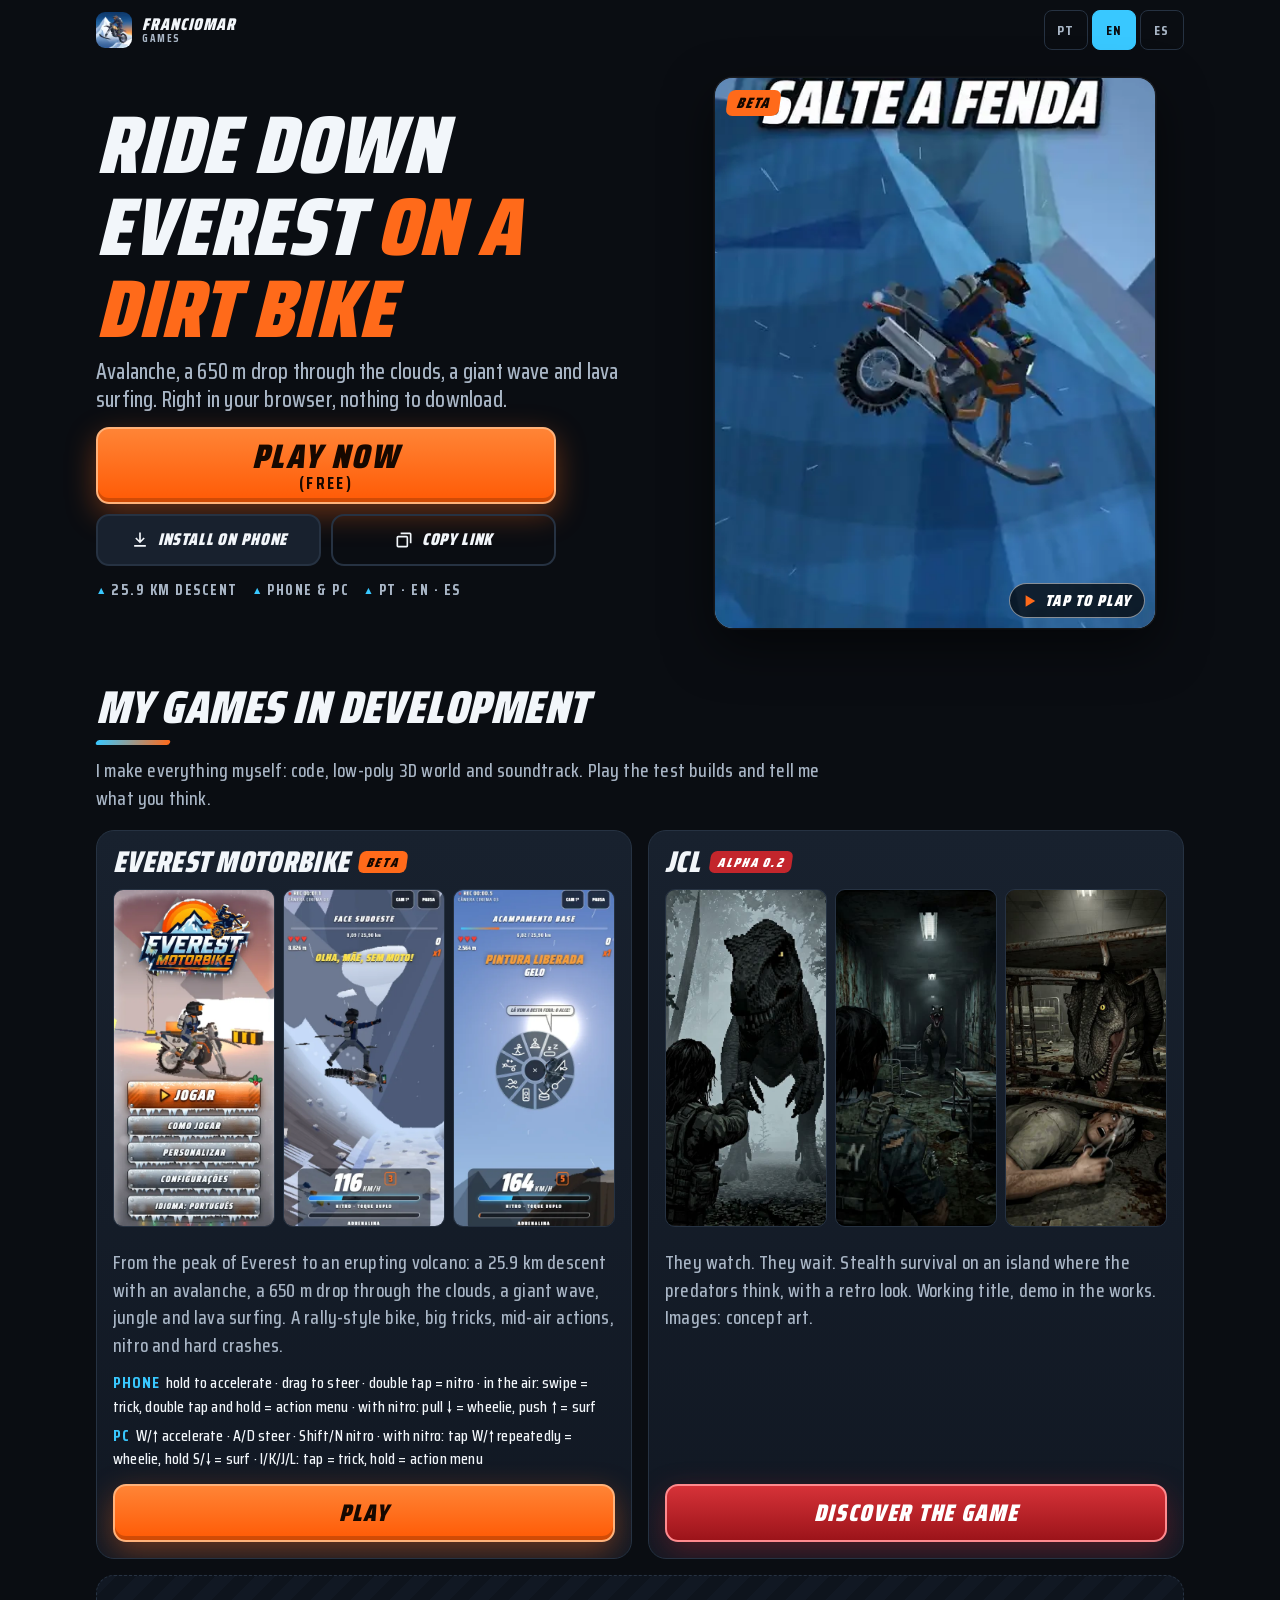
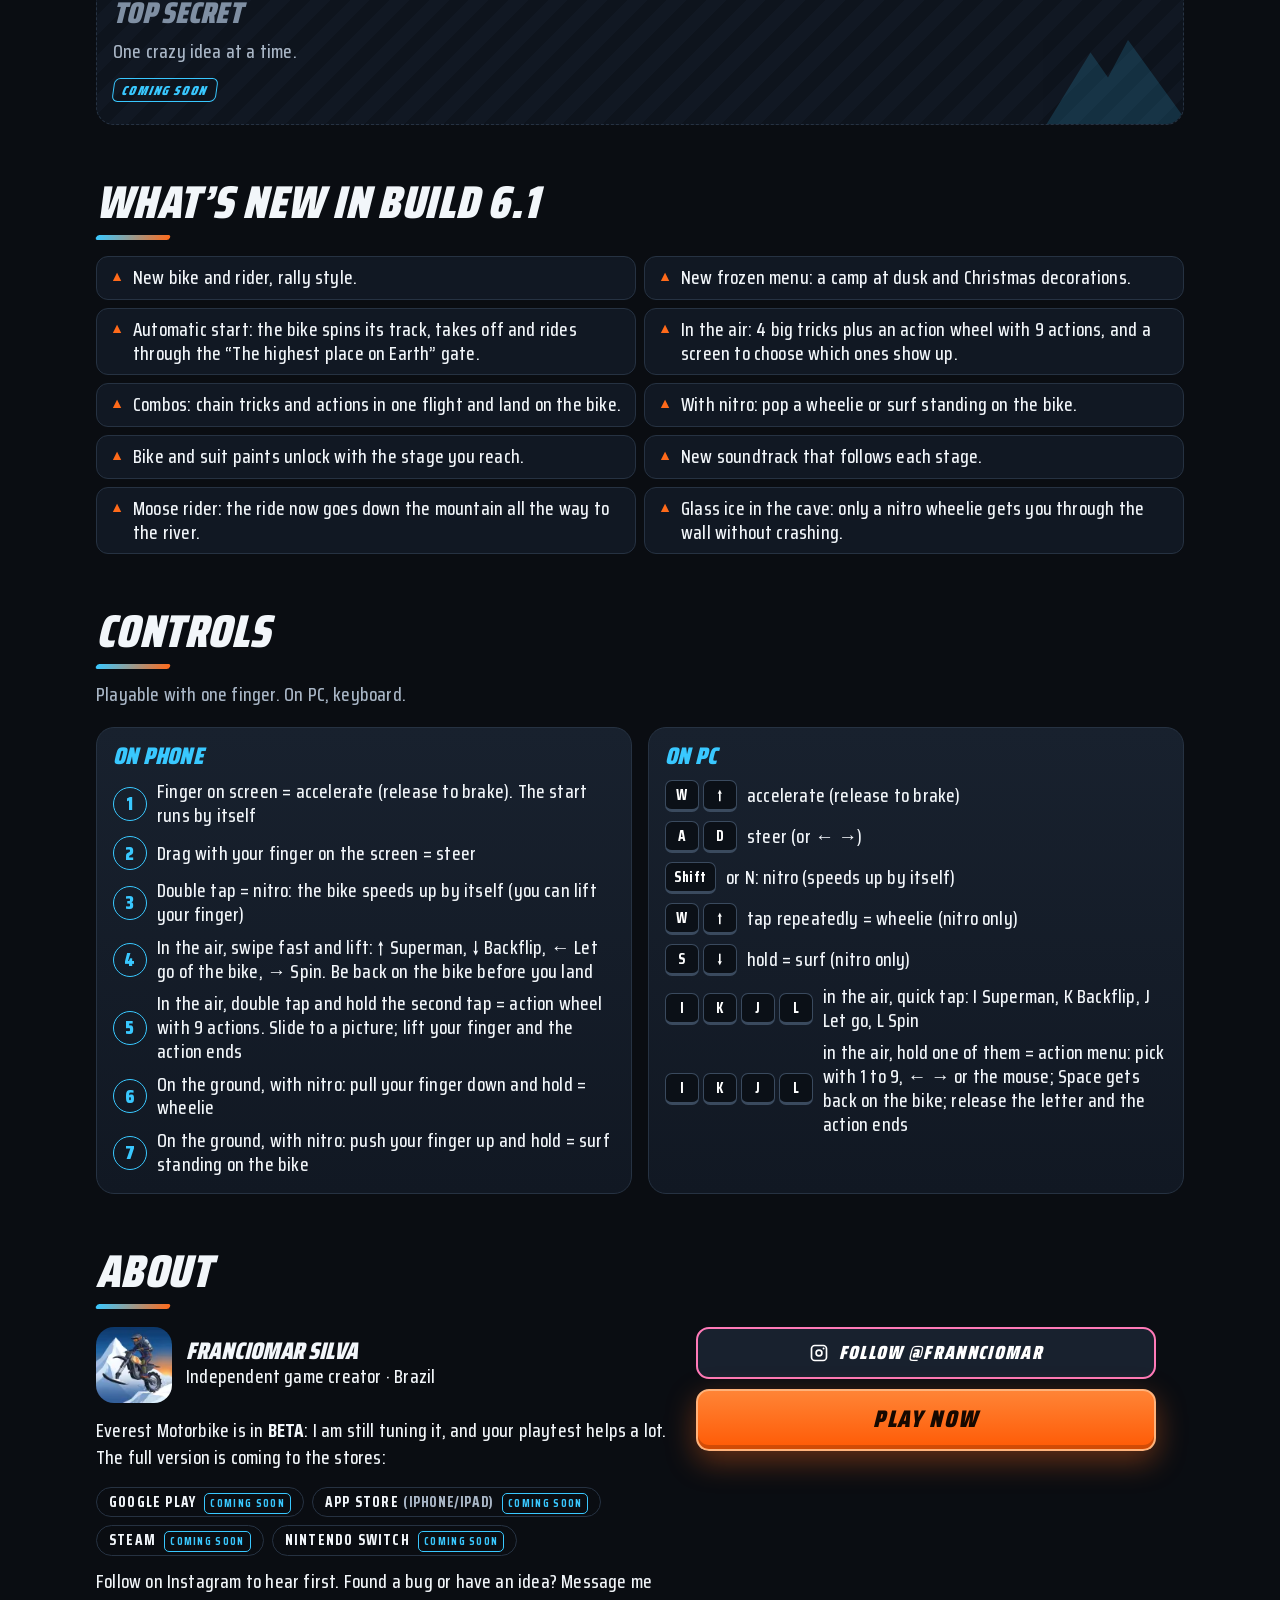
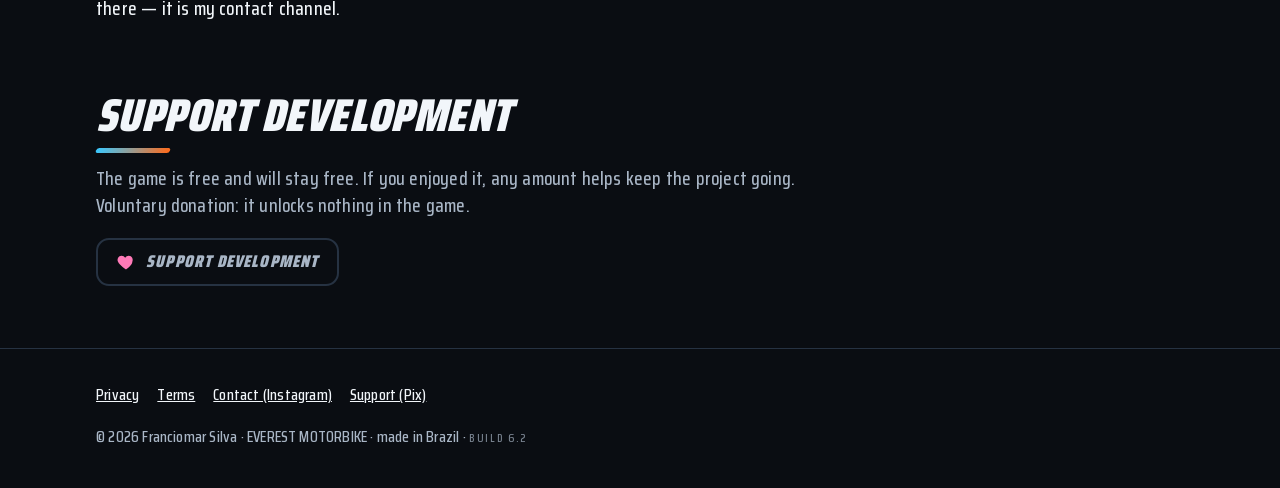
==== commit 56fc5c35: "Landing: rodape BUILD 6.2 Co-Authored-By: Claude Sonnet 5.5 <noreply@anthropic.com>" ====
--- a/index.html
+++ b/index.html
@@ -189,7 +189,7 @@
       <a href="#apoiar" id="pixLink" hidden data-i="ft.pix">Apoiar (Pix)</a>
       <a href="#" id="consentLink" hidden data-i="ft.cookies">Preferências de anúncios</a>
     </nav>
-    <div>© <span id="yr">2026</span> Franciomar Silva · EVEREST MOTORBIKE · <span data-i="ft.made">feito no Brasil</span> · <span class="build" title="Versão do jogo">BUILD 6.1</span></div>
+    <div>© <span id="yr">2026</span> Franciomar Silva · EVEREST MOTORBIKE · <span data-i="ft.made">feito no Brasil</span> · <span class="build" title="Versão do jogo">BUILD 6.2</span></div>
   </div>
 </footer>
 
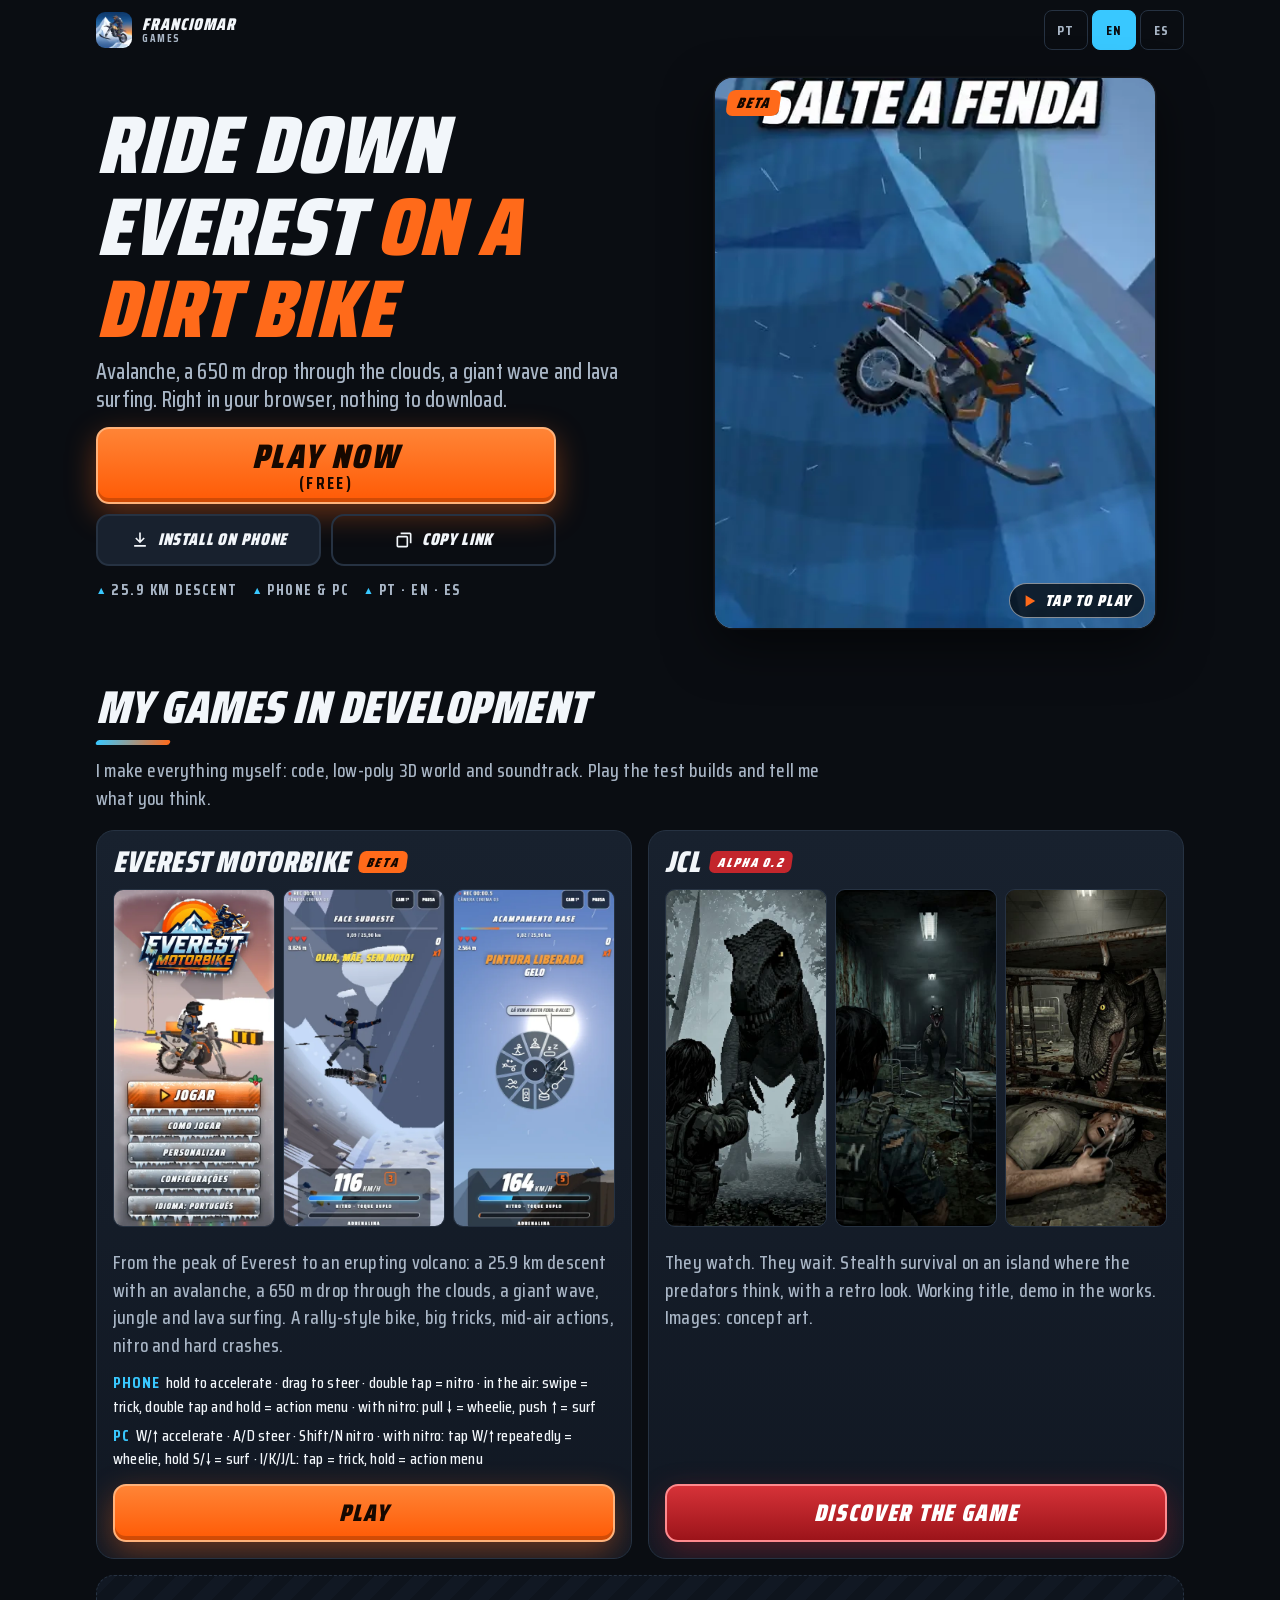
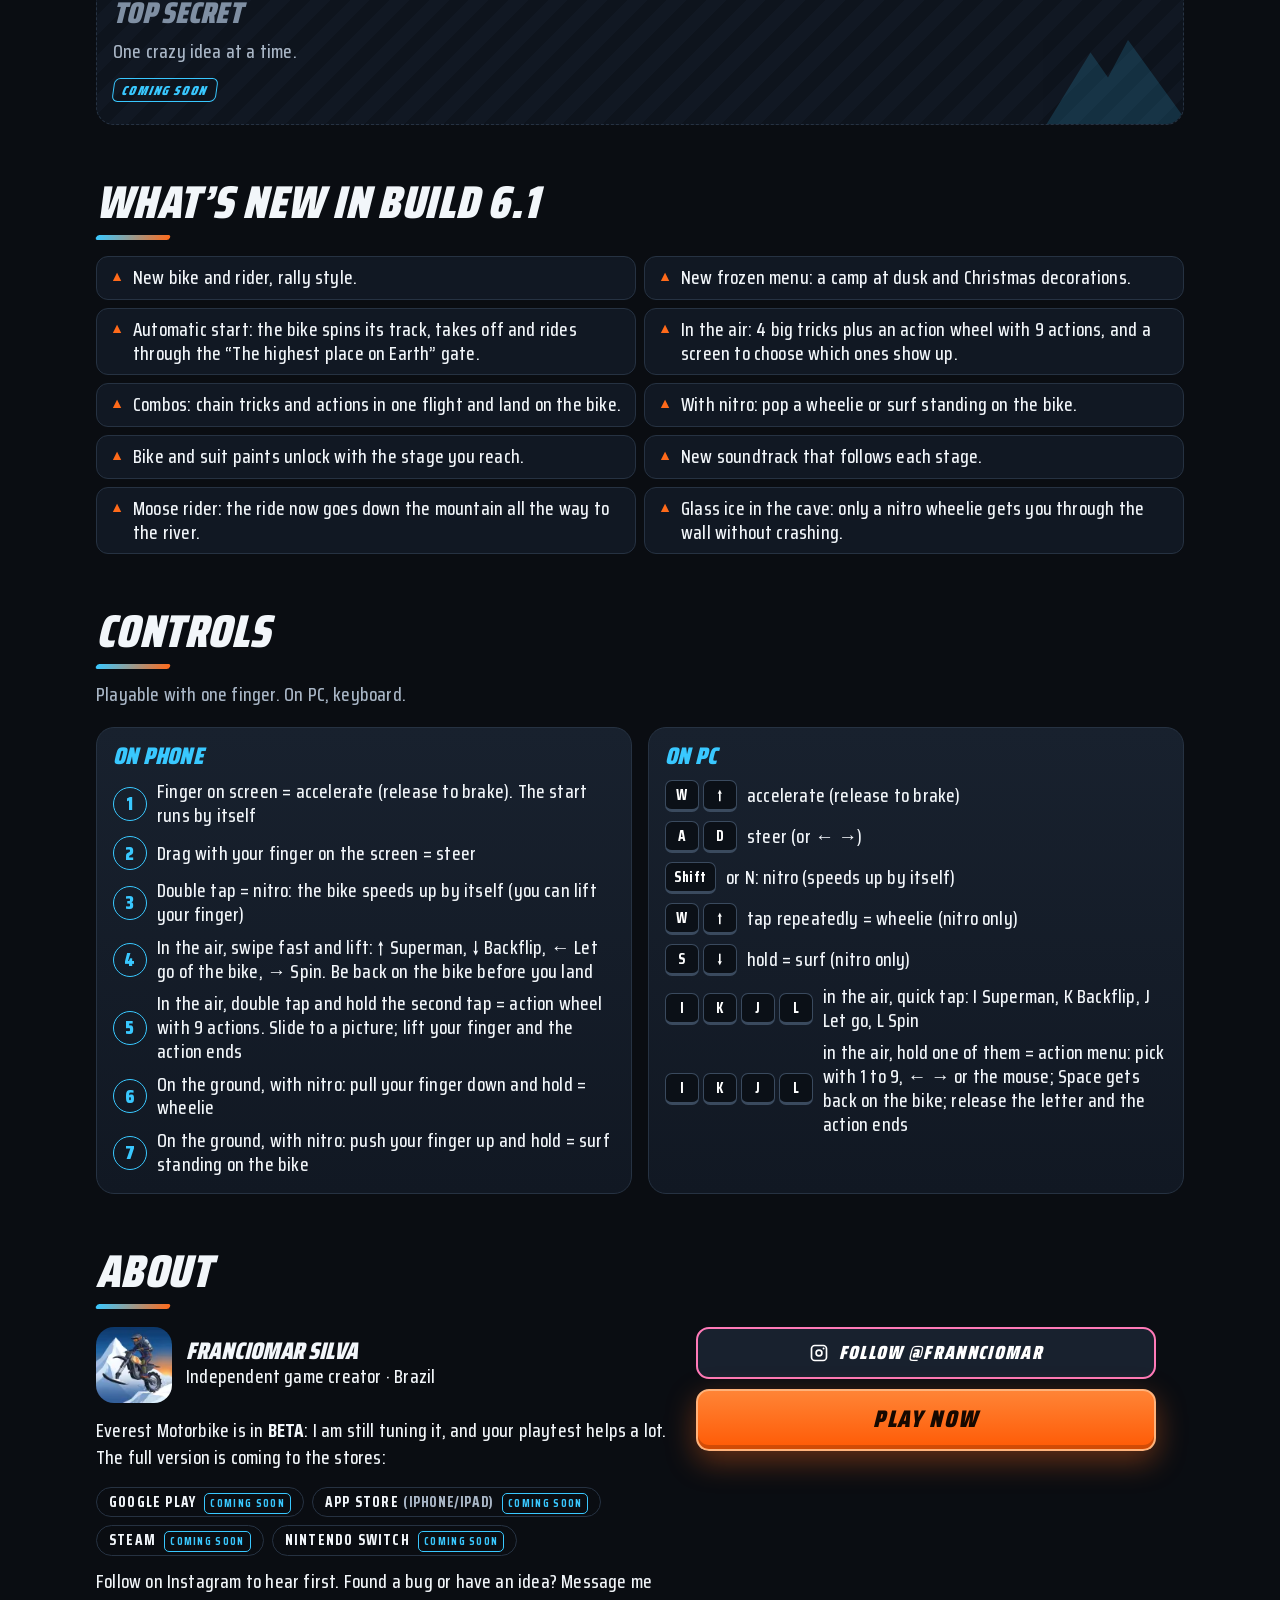
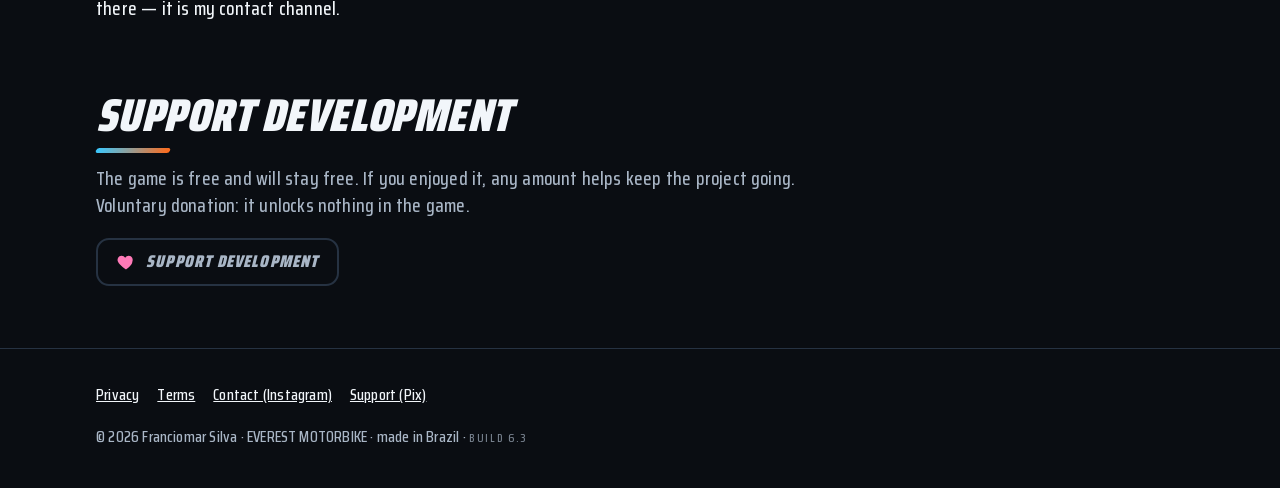
==== commit 79d8f578: "Landing: rodape BUILD 6.3 Co-Authored-By: Claude Sonnet 5.5 <noreply@anthropic.com>" ====
--- a/index.html
+++ b/index.html
@@ -189,7 +189,7 @@
       <a href="#apoiar" id="pixLink" hidden data-i="ft.pix">Apoiar (Pix)</a>
       <a href="#" id="consentLink" hidden data-i="ft.cookies">Preferências de anúncios</a>
     </nav>
-    <div>© <span id="yr">2026</span> Franciomar Silva · EVEREST MOTORBIKE · <span data-i="ft.made">feito no Brasil</span> · <span class="build" title="Versão do jogo">BUILD 6.2</span></div>
+    <div>© <span id="yr">2026</span> Franciomar Silva · EVEREST MOTORBIKE · <span data-i="ft.made">feito no Brasil</span> · <span class="build" title="Versão do jogo">BUILD 6.3</span></div>
   </div>
 </footer>
 
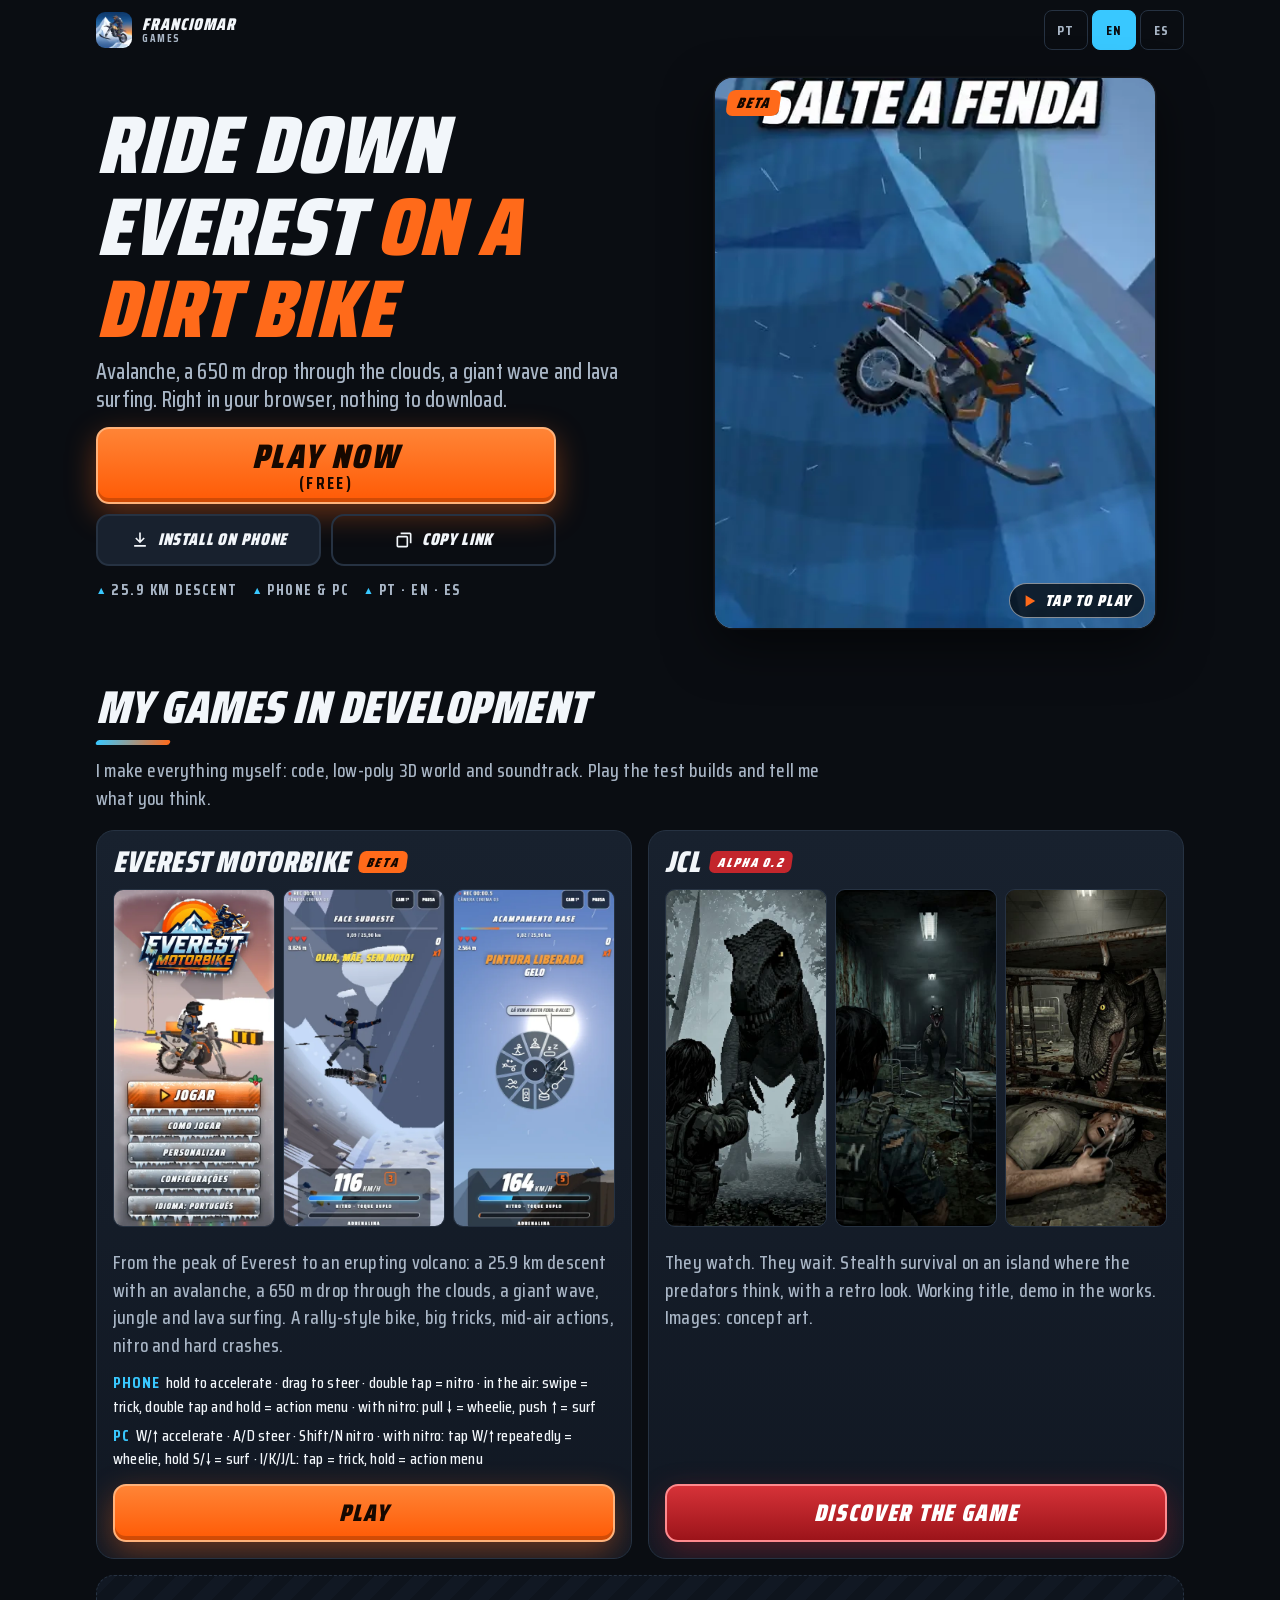
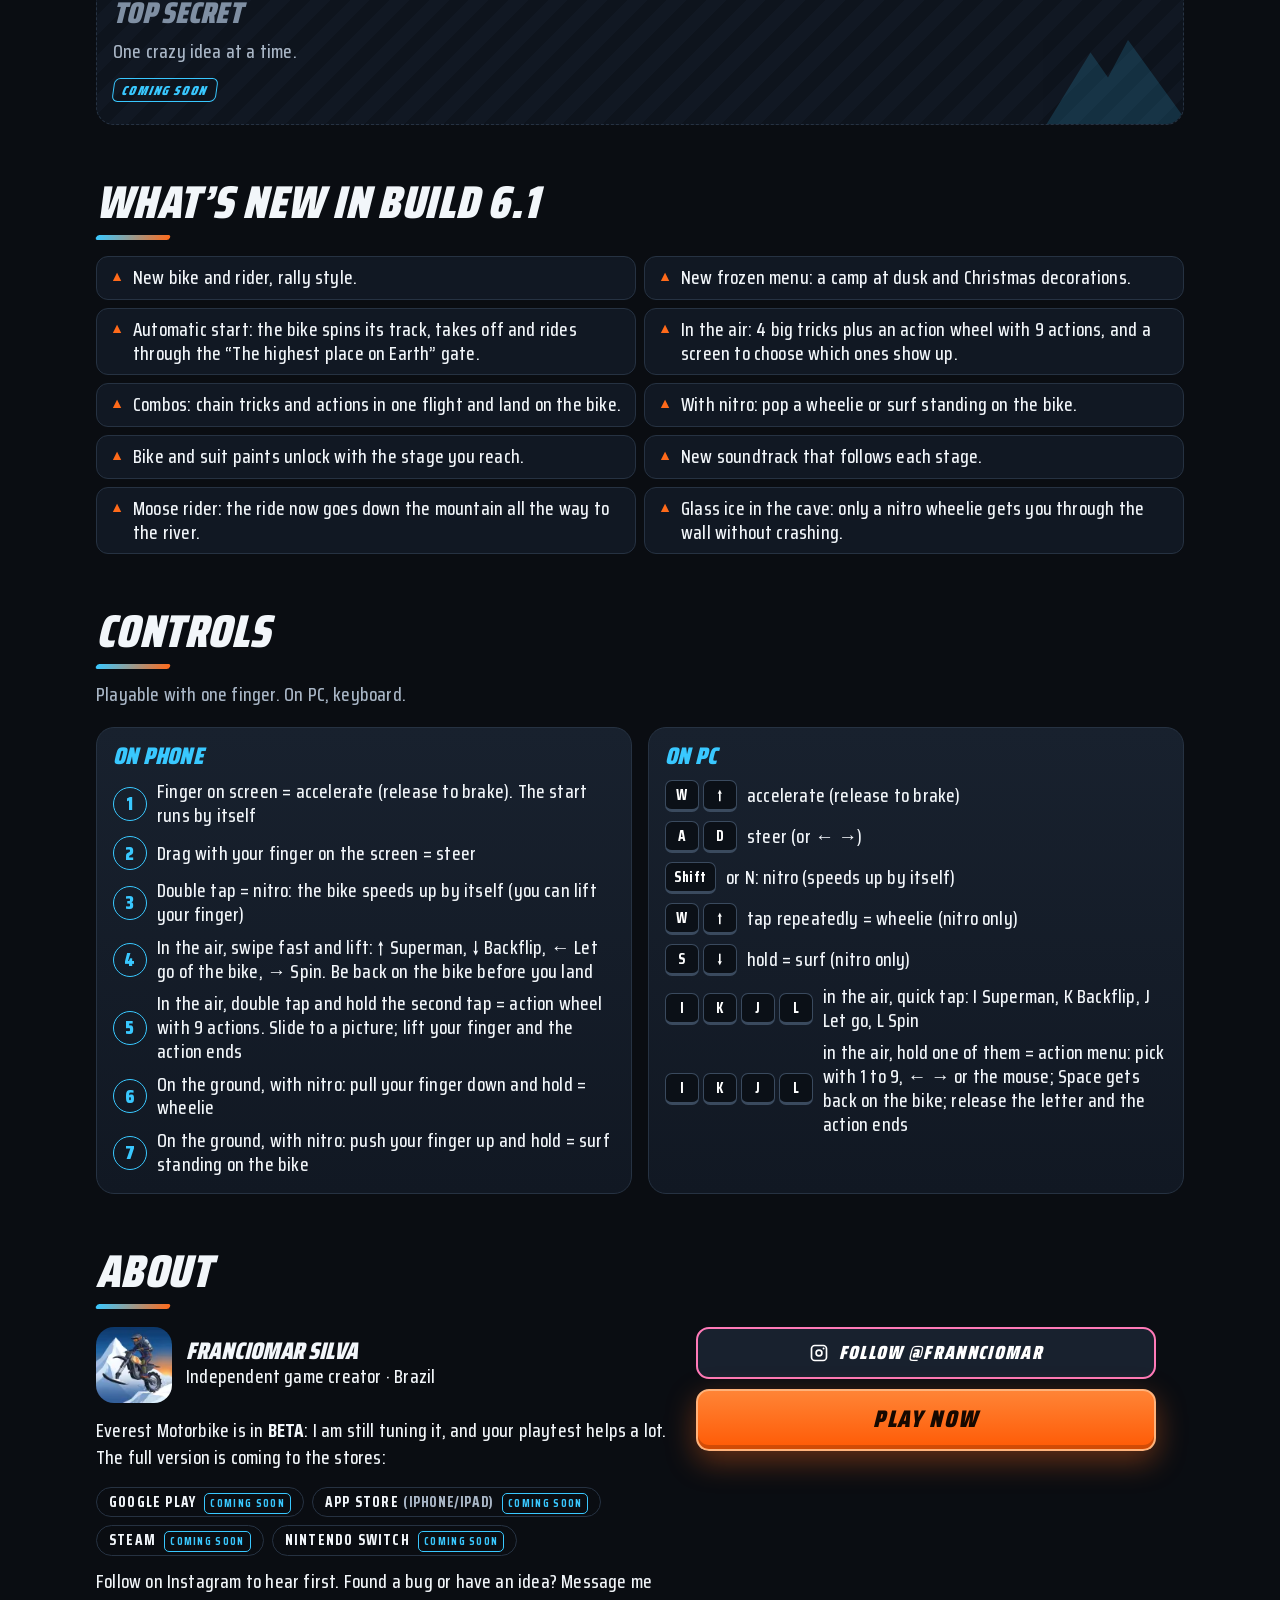
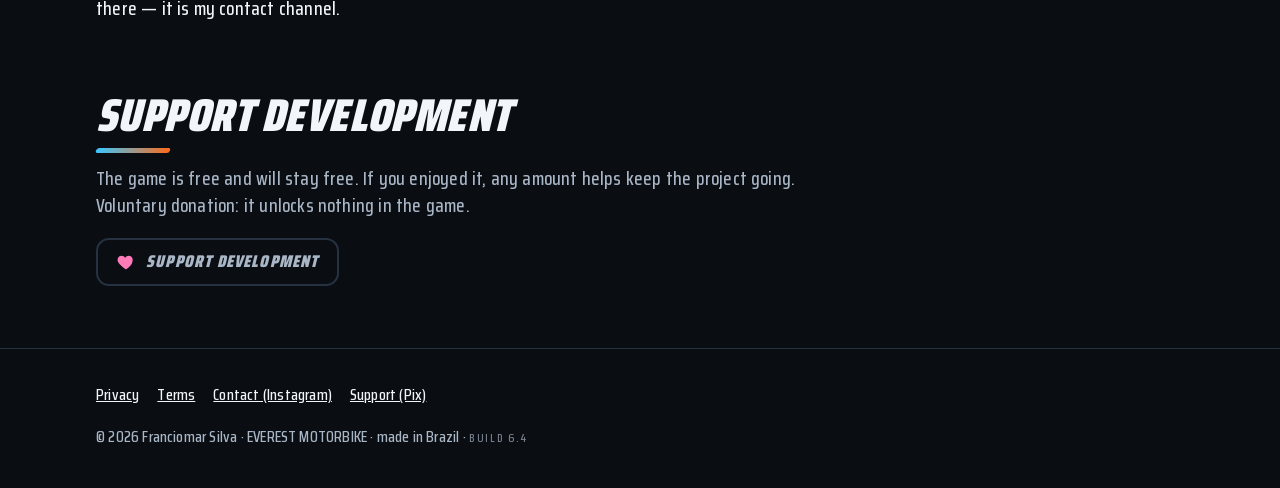
==== commit 9a08aa94: "Landing: rodape BUILD 6.4 Co-Authored-By: Claude Sonnet 5.5 <noreply@anthropic.com>" ====
--- a/index.html
+++ b/index.html
@@ -189,7 +189,7 @@
       <a href="#apoiar" id="pixLink" hidden data-i="ft.pix">Apoiar (Pix)</a>
       <a href="#" id="consentLink" hidden data-i="ft.cookies">Preferências de anúncios</a>
     </nav>
-    <div>© <span id="yr">2026</span> Franciomar Silva · EVEREST MOTORBIKE · <span data-i="ft.made">feito no Brasil</span> · <span class="build" title="Versão do jogo">BUILD 6.3</span></div>
+    <div>© <span id="yr">2026</span> Franciomar Silva · EVEREST MOTORBIKE · <span data-i="ft.made">feito no Brasil</span> · <span class="build" title="Versão do jogo">BUILD 6.4</span></div>
   </div>
 </footer>
 
